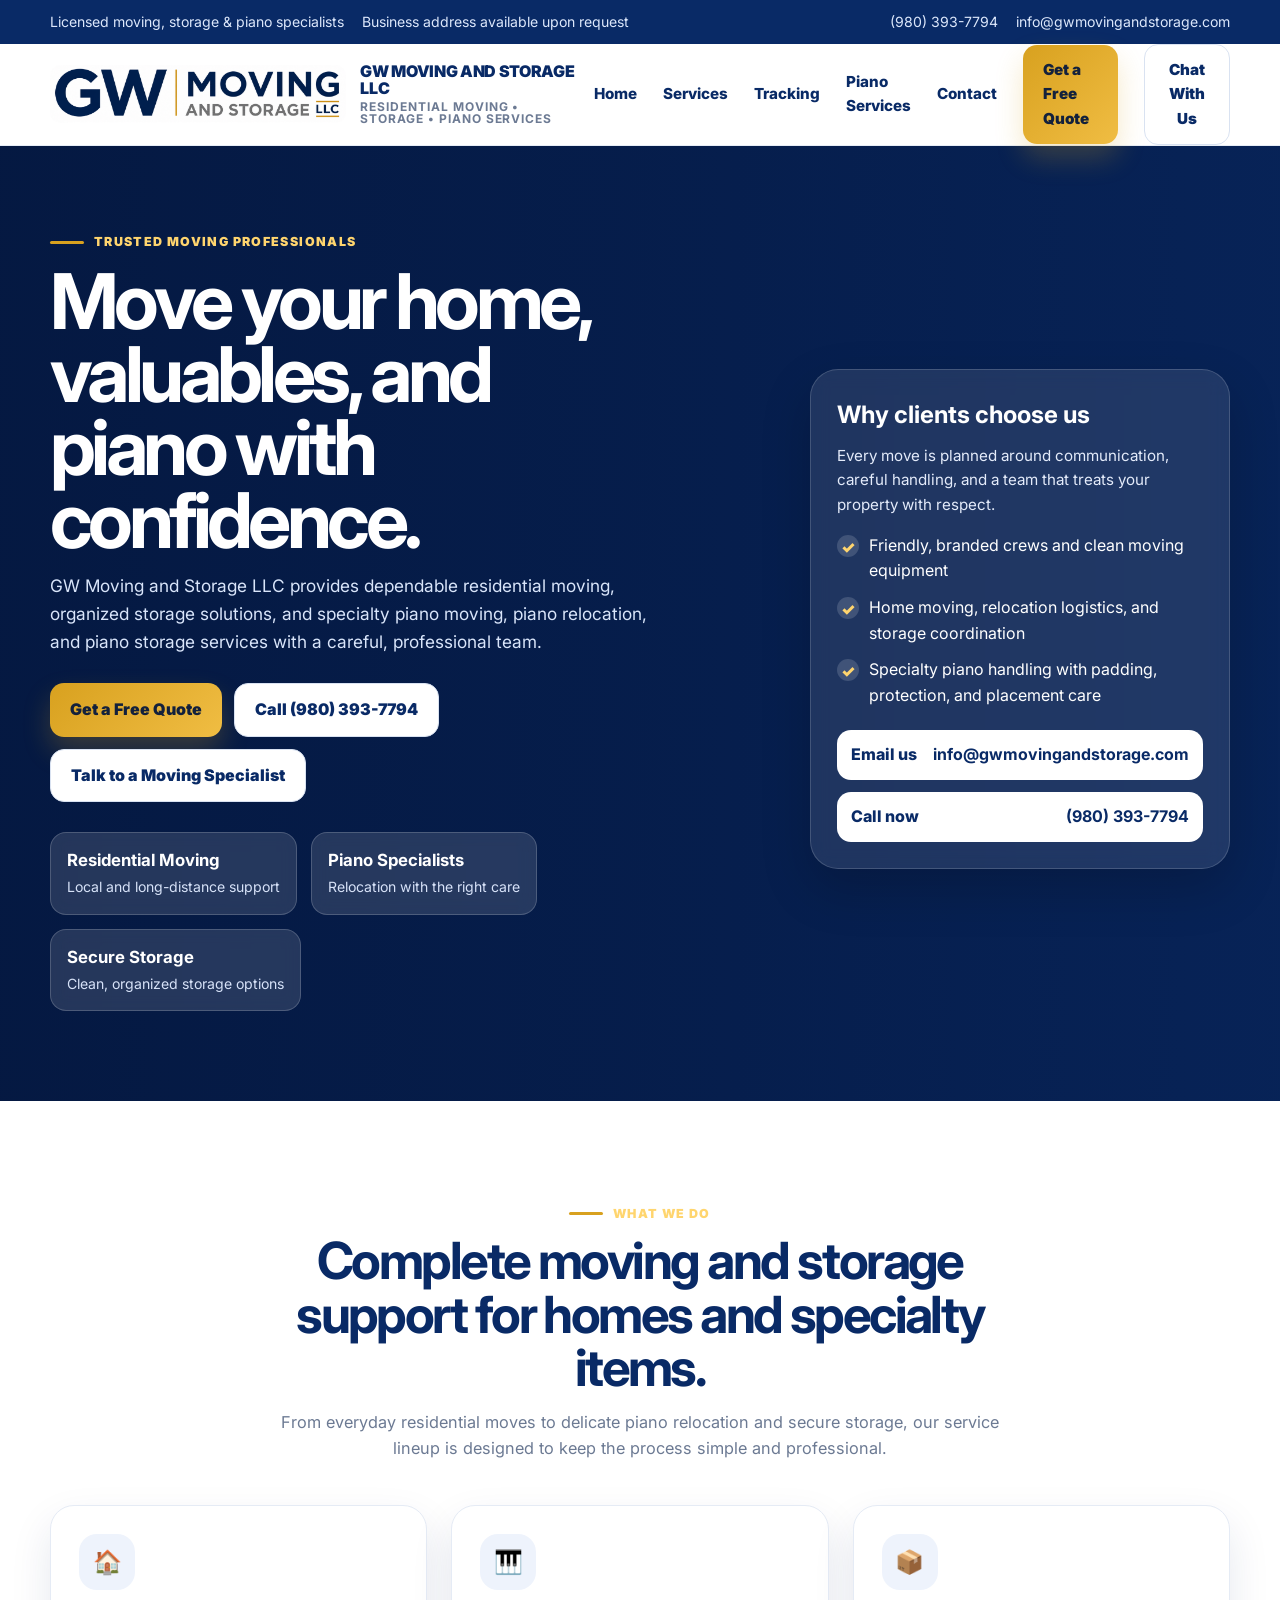
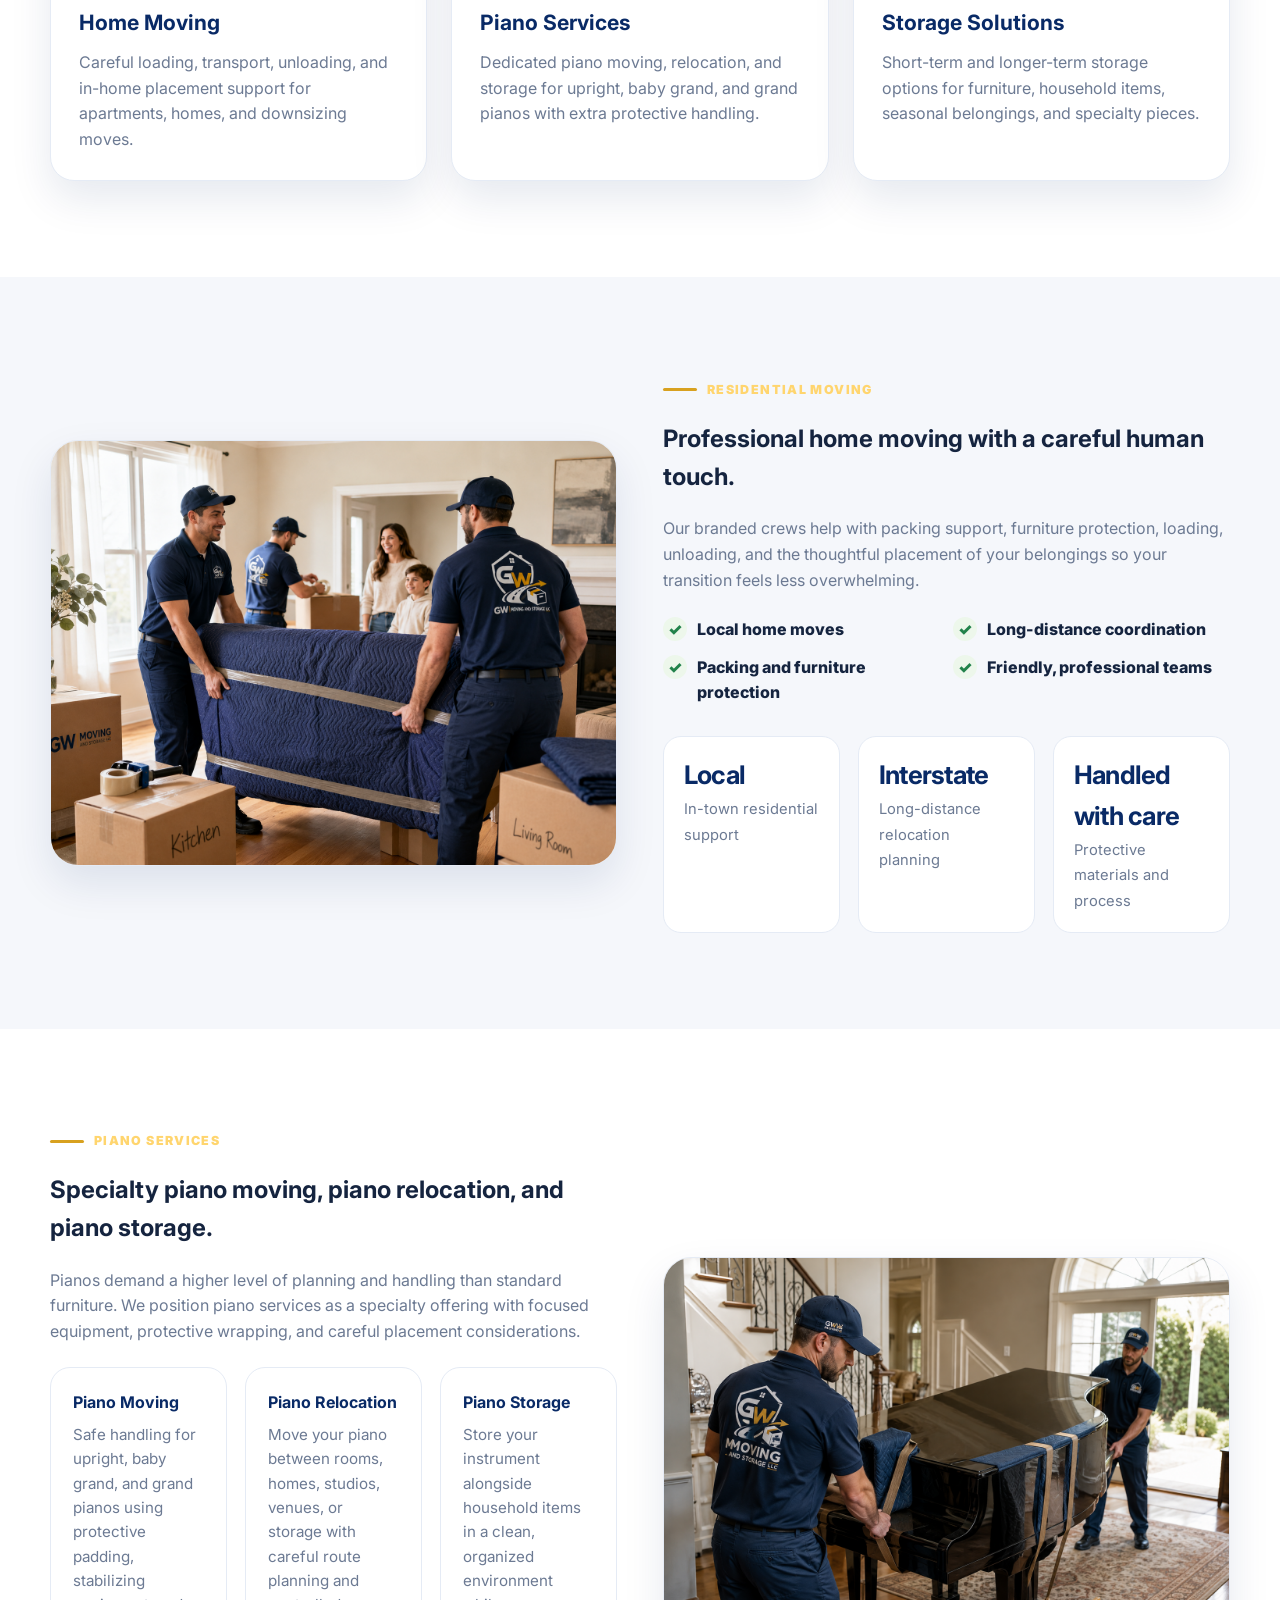
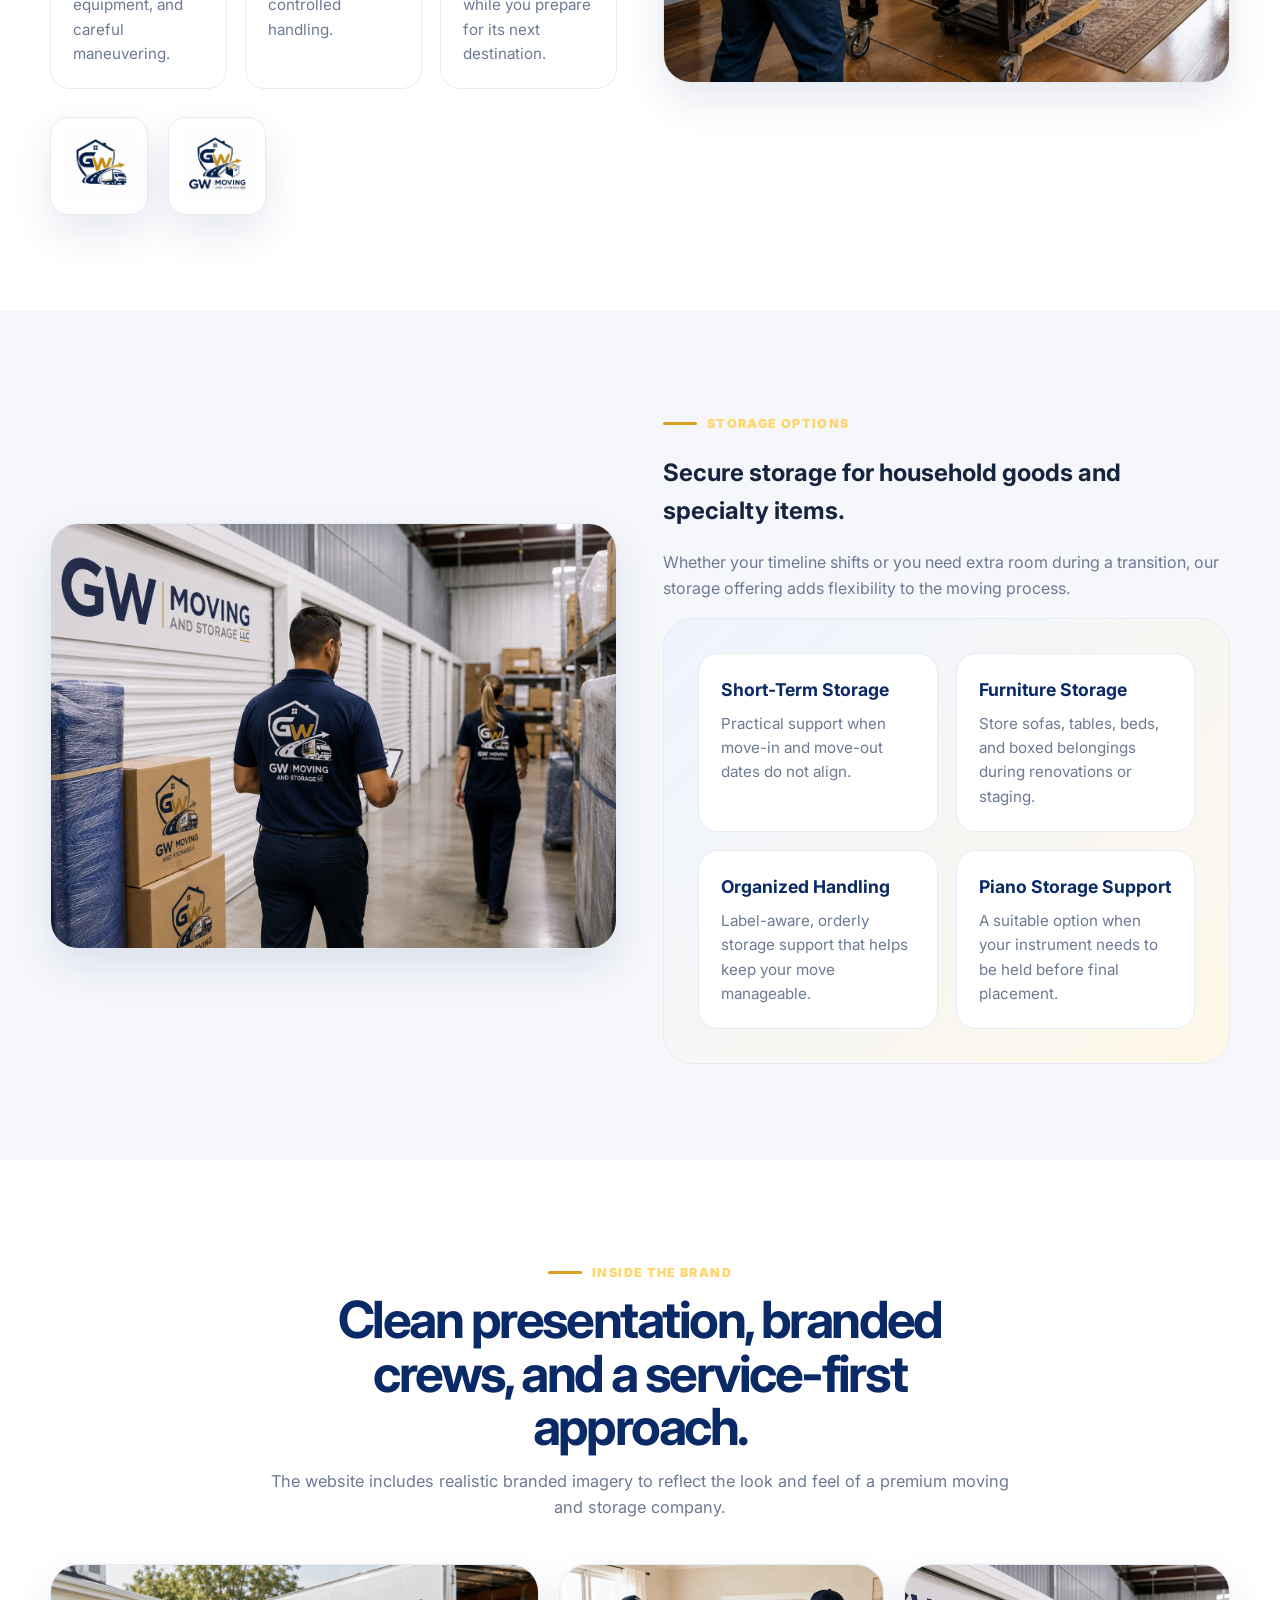
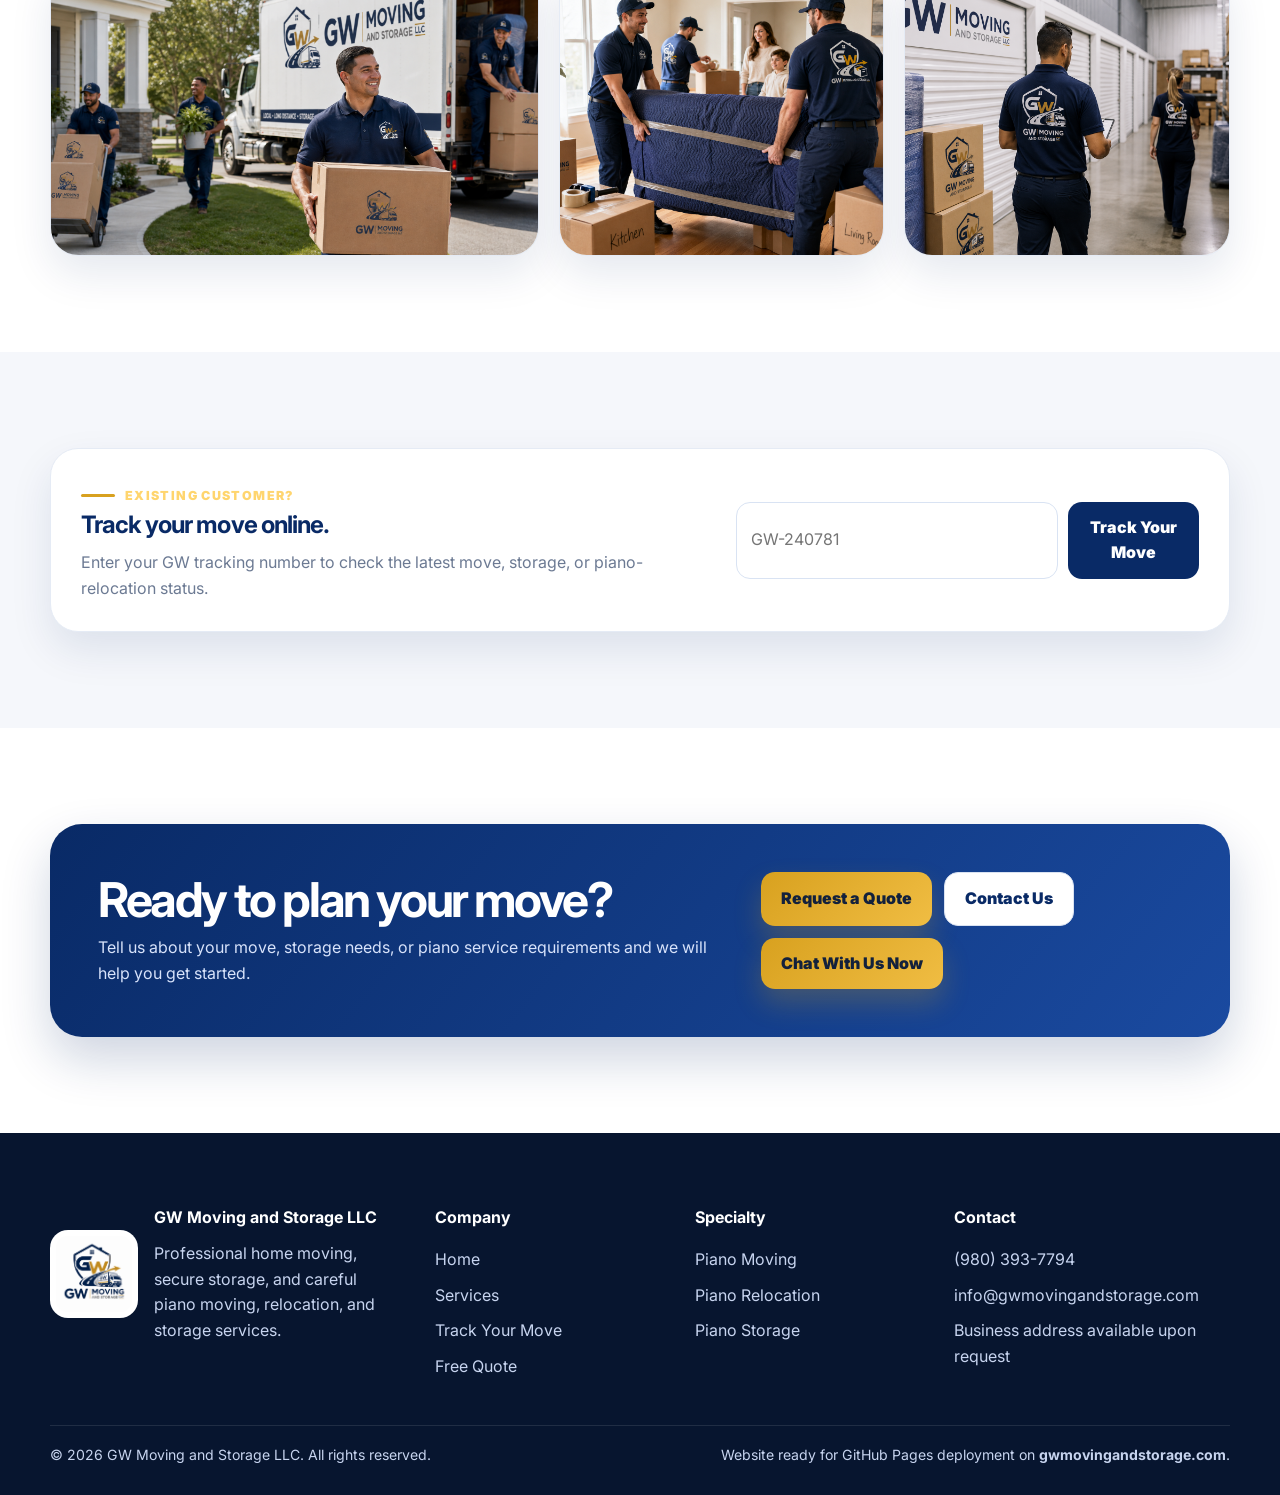
==== index.html @ 8a82cfb0 "Add files via upload" ====
<!doctype html>
<html lang="en">
<head>
  <meta charset="utf-8">
  <meta name="viewport" content="width=device-width, initial-scale=1">
  <title>GW Moving and Storage LLC | Moving, Storage & Piano Services</title>
  <meta name="description" content="Professional moving, storage, piano moving, piano relocation and piano storage services for residential clients.">
  <meta name="theme-color" content="#092a66">
  <link rel="preconnect" href="https://fonts.googleapis.com">
  <link rel="preconnect" href="https://fonts.gstatic.com" crossorigin>
  <link href="https://fonts.googleapis.com/css2?family=Inter:wght@400;500;600;700;800;900&display=swap" rel="stylesheet">
  <link rel="stylesheet" href="assets/css/styles.css">
</head>
<body>

<div class="topbar">
  <div class="container">
    <div class="topbar-group">
      <span>Licensed moving, storage & piano specialists</span>
      <span>Business address available upon request</span>
    </div>
    <div class="topbar-group">
      <a href="tel:+19803937794">(980) 393-7794</a>
      <a href="mailto:info@gwmovingandstorage.com">info@gwmovingandstorage.com</a>
    </div>
  </div>
</div>
<header class="nav-wrap">
  <div class="container nav">
    <a class="brand" href="index.html">
      <img src="assets/images/logo-wordmark.png" alt="GW Moving and Storage LLC logo">
      <div class="brand-text">GW MOVING AND STORAGE LLC<small>Residential moving • storage • piano services</small></div>
    </a>
    <button class="menu-btn" aria-label="Open navigation" aria-expanded="false">
      <svg width="28" height="28" viewBox="0 0 24 24" fill="none" stroke="currentColor" stroke-width="2"><path d="M3 6h18M3 12h18M3 18h18"/></svg>
    </button>
    <nav class="nav-links">
      <a href="index.html">Home</a>
      <a href="services.html">Services</a>
      <a href="track.html">Tracking</a>
      <a href="index.html#piano-services">Piano Services</a>
      <a href="contact.html">Contact</a>
      <a class="btn btn-primary" href="quote.html">Get a Free Quote</a>
      <button class="btn btn-outline" type="button" data-tawk-open>Chat With Us</button>
    </nav>
  </div>
</header>

<main>
  <section class="hero">
    <div class="hero-media"></div>
    <div class="container hero-inner">
      <div>
        <div class="eyebrow">Trusted moving professionals</div>
        <h1>Move your home, valuables, and piano with confidence.</h1>
        <p>GW Moving and Storage LLC provides dependable residential moving, organized storage solutions, and specialty piano moving, piano relocation, and piano storage services with a careful, professional team.</p>
        <div class="hero-actions">
          <a class="btn btn-primary" href="quote.html">Get a Free Quote</a>
          <a class="btn btn-outline" href="tel:+19803937794">Call (980) 393-7794</a>
          <button class="btn btn-outline" type="button" data-tawk-open>Talk to a Moving Specialist</button>
        </div>
        <div class="hero-badges">
          <div class="hero-badge"><strong>Residential Moving</strong><span>Local and long-distance support</span></div>
          <div class="hero-badge"><strong>Piano Specialists</strong><span>Relocation with the right care</span></div>
          <div class="hero-badge"><strong>Secure Storage</strong><span>Clean, organized storage options</span></div>
        </div>
      </div>
      <aside class="hero-card">
        <h3>Why clients choose us</h3>
        <p>Every move is planned around communication, careful handling, and a team that treats your property with respect.</p>
        <ul>
          <li>Friendly, branded crews and clean moving equipment</li>
          <li>Home moving, relocation logistics, and storage coordination</li>
          <li>Specialty piano handling with padding, protection, and placement care</li>
        </ul>
        <div class="quick-contact">
          <a href="mailto:info@gwmovingandstorage.com"><span>Email us</span><strong>info@gwmovingandstorage.com</strong></a>
          <a href="tel:+19803937794"><span>Call now</span><strong>(980) 393-7794</strong></a>
        </div>
      </aside>
    </div>
  </section>

  <section class="section">
    <div class="container">
      <div class="section-head center">
        <div class="eyebrow">What we do</div>
        <h2>Complete moving and storage support for homes and specialty items.</h2>
        <p>From everyday residential moves to delicate piano relocation and secure storage, our service lineup is designed to keep the process simple and professional.</p>
      </div>
      <div class="grid-3">
        <article class="card">
          <div class="icon">🏠</div>
          <h3>Home Moving</h3>
          <p>Careful loading, transport, unloading, and in-home placement support for apartments, homes, and downsizing moves.</p>
        </article>
        <article class="card">
          <div class="icon">🎹</div>
          <h3>Piano Services</h3>
          <p>Dedicated piano moving, relocation, and storage for upright, baby grand, and grand pianos with extra protective handling.</p>
        </article>
        <article class="card">
          <div class="icon">📦</div>
          <h3>Storage Solutions</h3>
          <p>Short-term and longer-term storage options for furniture, household items, seasonal belongings, and specialty pieces.</p>
        </article>
      </div>
    </div>
  </section>

  <section class="section section-soft">
    <div class="container about-grid">
      <div class="photo-frame"><img src="assets/images/home-moving.png" alt="GW Moving and Storage movers helping a family with a home move"></div>
      <div>
        <div class="eyebrow">Residential moving</div>
        <h2>Professional home moving with a careful human touch.</h2>
        <p class="muted">Our branded crews help with packing support, furniture protection, loading, unloading, and the thoughtful placement of your belongings so your transition feels less overwhelming.</p>
        <div class="checks">
          <div class="check">Local home moves</div>
          <div class="check">Long-distance coordination</div>
          <div class="check">Packing and furniture protection</div>
          <div class="check">Friendly, professional teams</div>
        </div>
        <div class="stats">
          <div class="stat"><strong>Local</strong><span>In-town residential support</span></div>
          <div class="stat"><strong>Interstate</strong><span>Long-distance relocation planning</span></div>
          <div class="stat"><strong>Handled with care</strong><span>Protective materials and process</span></div>
        </div>
      </div>
    </div>
  </section>

  <section class="section" id="piano-services">
    <div class="container piano-grid">
      <div>
        <div class="eyebrow">Piano services</div>
        <h2>Specialty piano moving, piano relocation, and piano storage.</h2>
        <p class="muted">Pianos demand a higher level of planning and handling than standard furniture. We position piano services as a specialty offering with focused equipment, protective wrapping, and careful placement considerations.</p>
        <div class="piano-services">
          <div class="piano-box">
            <h4>Piano Moving</h4>
            <p>Safe handling for upright, baby grand, and grand pianos using protective padding, stabilizing equipment, and careful maneuvering.</p>
          </div>
          <div class="piano-box">
            <h4>Piano Relocation</h4>
            <p>Move your piano between rooms, homes, studios, venues, or storage with careful route planning and controlled handling.</p>
          </div>
          <div class="piano-box">
            <h4>Piano Storage</h4>
            <p>Store your instrument alongside household items in a clean, organized environment while you prepare for its next destination.</p>
          </div>
        </div>
        <div class="logo-wall">
          <div class="logo-chip"><img src="assets/images/logo-shield.png" alt="GW shield logo"></div>
          <div class="logo-chip"><img src="assets/images/logo-box.png" alt="GW alternate logo"></div>
        </div>
      </div>
      <div class="photo-frame"><img src="assets/images/piano-moving.png" alt="GW Moving and Storage team carefully moving a grand piano"></div>
    </div>
  </section>

  <section class="section section-soft">
    <div class="container storage-grid">
      <div class="photo-frame"><img src="assets/images/storage-facility.png" alt="GW Moving and Storage secure storage facility"></div>
      <div>
        <div class="eyebrow">Storage options</div>
        <h2>Secure storage for household goods and specialty items.</h2>
        <p class="muted">Whether your timeline shifts or you need extra room during a transition, our storage offering adds flexibility to the moving process.</p>
        <div class="split-band">
          <div class="service-list">
            <div class="service-item"><h4>Short-Term Storage</h4><p>Practical support when move-in and move-out dates do not align.</p></div>
            <div class="service-item"><h4>Furniture Storage</h4><p>Store sofas, tables, beds, and boxed belongings during renovations or staging.</p></div>
            <div class="service-item"><h4>Organized Handling</h4><p>Label-aware, orderly storage support that helps keep your move manageable.</p></div>
            <div class="service-item"><h4>Piano Storage Support</h4><p>A suitable option when your instrument needs to be held before final placement.</p></div>
          </div>
        </div>
      </div>
    </div>
  </section>

  <section class="section">
    <div class="container">
      <div class="section-head center">
        <div class="eyebrow">Inside the brand</div>
        <h2>Clean presentation, branded crews, and a service-first approach.</h2>
        <p>The website includes realistic branded imagery to reflect the look and feel of a premium moving and storage company.</p>
      </div>
      <div class="gallery-strip">
        <div class="photo-frame tall"><img src="assets/images/hero-moving-team.png" alt="GW movers unloading a branded truck at a home"></div>
        <div class="photo-frame"><img src="assets/images/home-moving.png" alt="GW movers carrying wrapped furniture during a home move"></div>
        <div class="photo-frame"><img src="assets/images/storage-facility.png" alt="GW storage facility with branded staff"></div>
      </div>
    </div>
  </section>


  <section class="section section-soft" id="tracking">
    <div class="container">
      <div class="home-track">
        <div>
          <div class="eyebrow">Existing customer?</div>
          <h2>Track your move online.</h2>
          <p>Enter your GW tracking number to check the latest move, storage, or piano-relocation status.</p>
        </div>
        <form class="home-track-form" data-track-form>
          <input aria-label="Tracking number" placeholder="GW-240781" required>
          <button class="btn btn-dark" type="submit">Track Your Move</button>
        </form>
      </div>
    </div>
  </section>

  <section class="section">
    <div class="container">
      <div class="cta">
        <div>
          <h2>Ready to plan your move?</h2>
          <p>Tell us about your move, storage needs, or piano service requirements and we will help you get started.</p>
        </div>
        <div style="display:flex;gap:12px;flex-wrap:wrap">
          <a class="btn btn-primary" href="quote.html">Request a Quote</a>
          <a class="btn btn-outline" href="contact.html" style="background:#fff;color:#092a66">Contact Us</a>
          <button class="btn btn-primary" type="button" data-tawk-open>Chat With Us Now</button>
        </div>
      </div>
    </div>
  </section>
</main>

<footer class="footer">
  <div class="container">
    <div class="footer-grid">
      <div>
        <div class="footer-brand">
          <img src="assets/images/logo-combined.png" alt="GW Moving and Storage LLC brand logo">
          <div>
            <h4 style="margin:0 0 10px">GW Moving and Storage LLC</h4>
            <p>Professional home moving, secure storage, and careful piano moving, relocation, and storage services.</p>
          </div>
        </div>
      </div>
      <div>
        <h4>Company</h4>
        <a href="index.html">Home</a>
        <a href="services.html">Services</a>
        <a href="track.html">Track Your Move</a>
        <a href="quote.html">Free Quote</a>
      </div>
      <div>
        <h4>Specialty</h4>
        <a href="index.html#piano-services">Piano Moving</a>
        <a href="index.html#piano-services">Piano Relocation</a>
        <a href="index.html#piano-services">Piano Storage</a>
      </div>
      <div>
        <h4>Contact</h4>
        <a href="tel:+19803937794">(980) 393-7794</a>
        <a href="mailto:info@gwmovingandstorage.com">info@gwmovingandstorage.com</a>
        <span>Business address available upon request</span>
      </div>
    </div>
    <div class="footer-bottom">
      <span>© 2026 GW Moving and Storage LLC. All rights reserved.</span>
      <span>Website ready for GitHub Pages deployment on <strong>gwmovingandstorage.com</strong>.</span>
    </div>
  </div>
</footer>
<script src="assets/js/main.js"></script>
<!-- TAWK.TO WIDGET CODE
     Paste the widget code from tawk.to Administration > Chat Widget here,
     immediately before the closing body tag. -->

<!--Start of Tawk.to Script-->
<script type="text/javascript">
var Tawk_API=Tawk_API||{}, Tawk_LoadStart=new Date();
(function(){
var s1=document.createElement("script"),s0=document.getElementsByTagName("script")[0];
s1.async=true;
s1.src='https://embed.tawk.to/6a74adfc1bc8a71d4b67d6d0/1jvbsf9m1';
s1.charset='UTF-8';
s1.setAttribute('crossorigin','*');
s0.parentNode.insertBefore(s1,s0);
})();
</script>
<!--End of Tawk.to Script-->

</body>
</html>
---- assets/css/styles.css ----
:root{
  --navy:#092a66;
  --navy-2:#123f8a;
  --gold:#d8a11f;
  --gold-2:#f0bd43;
  --ink:#15243f;
  --muted:#6c7a93;
  --line:#e5ebf5;
  --soft:#f5f7fb;
  --white:#fff;
  --shadow:0 18px 42px rgba(9,42,102,.10);
  --radius:22px;
}
*{box-sizing:border-box}
html{scroll-behavior:smooth}
body{margin:0;font-family:Inter,system-ui,-apple-system,BlinkMacSystemFont,"Segoe UI",sans-serif;color:var(--ink);line-height:1.6;background:#fff}
a{text-decoration:none;color:inherit}
img{max-width:100%;display:block}
button,input,textarea,select{font:inherit}
.container{width:min(1180px,calc(100% - 34px));margin:auto}
.topbar{background:var(--navy);color:#dce7fb;font-size:.88rem}
.topbar .container{display:flex;justify-content:space-between;align-items:center;gap:18px;min-height:44px;flex-wrap:wrap;padding:8px 0}
.topbar-group{display:flex;gap:18px;flex-wrap:wrap}
.topbar a:hover{color:#fff}
.nav-wrap{position:sticky;top:0;z-index:100;background:rgba(255,255,255,.96);backdrop-filter:blur(12px);border-bottom:1px solid rgba(229,235,245,.9)}
.nav{display:flex;align-items:center;justify-content:space-between;gap:18px;min-height:84px}
.brand{display:flex;align-items:center;gap:14px;min-width:0}
.brand img{height:58px;width:auto;border-radius:10px}
.brand-text{font-weight:900;line-height:1.05;letter-spacing:-.02em;color:var(--navy)}
.brand-text small{display:block;font-size:.75rem;color:var(--muted);font-weight:700;letter-spacing:.08em;text-transform:uppercase;margin-top:4px}
.nav-links{display:flex;align-items:center;gap:26px;font-weight:800;color:var(--navy);font-size:.95rem}
.nav-links a:not(.btn){position:relative}
.nav-links a:not(.btn):after{content:"";position:absolute;left:0;bottom:-8px;width:0;height:2px;background:var(--gold);transition:.2s}
.nav-links a:not(.btn):hover:after,.nav-links a.active:after{width:100%}
.btn{border:0;border-radius:14px;padding:13px 20px;display:inline-flex;align-items:center;justify-content:center;gap:8px;cursor:pointer;font-weight:900;transition:.2s}
.btn:hover{transform:translateY(-1px)}
.btn-primary{background:linear-gradient(135deg,var(--gold),var(--gold-2));color:#13213c;box-shadow:0 14px 28px rgba(216,161,31,.24)}
.btn-dark{background:var(--navy);color:#fff}
.btn-outline{background:#fff;border:1px solid #d9e2f1;color:var(--navy)}
.menu-btn{display:none;background:none;border:0;padding:8px;color:var(--navy)}
.hero{position:relative;isolation:isolate;color:#fff;background:var(--navy)}
.hero-media{position:absolute;inset:0;z-index:-2;background:url('assets/images/hero-moving-team.png') center/cover no-repeat}
.hero:before{content:"";position:absolute;inset:0;z-index:-1;background:linear-gradient(90deg,rgba(4,22,60,.86) 0%,rgba(4,22,60,.67) 44%,rgba(4,22,60,.36) 100%)}
.hero-inner{display:grid;grid-template-columns:1.05fr .95fr;align-items:center;gap:30px;min-height:680px;padding:80px 0 90px}
.eyebrow{display:inline-flex;align-items:center;gap:10px;color:#ffd56e;text-transform:uppercase;letter-spacing:.11em;font-size:.78rem;font-weight:900}
.eyebrow:before{content:"";width:34px;height:3px;background:var(--gold);border-radius:999px}
.hero h1{font-size:clamp(3rem,6vw,5.5rem);line-height:.95;letter-spacing:-.06em;margin:14px 0;color:#fff;max-width:720px}
.hero p{font-size:1.08rem;color:#d9e5fa;max-width:640px;margin:0 0 28px}
.hero-actions{display:flex;gap:12px;flex-wrap:wrap;margin-bottom:30px}
.hero-badges{display:flex;gap:14px;flex-wrap:wrap}
.hero-badge{background:rgba(255,255,255,.13);border:1px solid rgba(255,255,255,.18);border-radius:16px;padding:14px 16px;backdrop-filter:blur(8px);min-width:150px}
.hero-badge strong{display:block;color:#fff;font-size:1.05rem}
.hero-badge span{font-size:.88rem;color:#d7e2f8}
.hero-card{justify-self:end;background:rgba(255,255,255,.10);border:1px solid rgba(255,255,255,.16);border-radius:28px;padding:26px;width:min(420px,100%);backdrop-filter:blur(10px);box-shadow:0 20px 50px rgba(0,0,0,.18)}
.hero-card h3{margin:0 0 10px;font-size:1.5rem}
.hero-card p{font-size:.95rem;color:#e4ebfa;margin:0 0 16px}
.hero-card ul{list-style:none;padding:0;margin:0 0 22px;display:grid;gap:11px}
.hero-card li{display:flex;gap:10px;align-items:flex-start}
.hero-card li:before{content:"✓";width:22px;height:22px;border-radius:50%;display:grid;place-items:center;background:rgba(255,255,255,.15);color:#ffd56e;font-weight:900;flex:0 0 auto;margin-top:2px}
.quick-contact{display:grid;gap:12px}
.quick-contact a{display:flex;align-items:center;justify-content:space-between;gap:10px;background:#fff;color:var(--navy);border-radius:14px;padding:12px 14px;font-weight:800}
.section{padding:96px 0}
.section-soft{background:var(--soft)}
.section-head{max-width:740px;margin-bottom:44px}
.section-head.center{text-align:center;margin-left:auto;margin-right:auto}
.section-head h2{font-size:clamp(2rem,4vw,3.4rem);letter-spacing:-.05em;line-height:1.05;margin:10px 0 14px;color:var(--navy)}
.section-head p{margin:0;color:var(--muted);font-size:1.02rem}
.grid-3{display:grid;grid-template-columns:repeat(3,1fr);gap:24px}
.card{background:#fff;border:1px solid var(--line);border-radius:24px;padding:28px;box-shadow:var(--shadow)}
.icon{width:56px;height:56px;border-radius:18px;background:#eef3fc;color:var(--navy);display:grid;place-items:center;font-size:1.45rem;margin-bottom:16px}
.card h3{margin:0 0 10px;font-size:1.32rem;color:var(--navy)}
.card p{margin:0;color:var(--muted)}
.service-card{padding:0;overflow:hidden}
.service-card img{height:230px;width:100%;object-fit:cover}
.service-card .content{padding:24px 26px 26px}
.about-grid,.feature-grid,.piano-grid,.storage-grid,.contact-grid,.quote-grid{display:grid;grid-template-columns:1fr 1fr;gap:46px;align-items:center}
.photo-frame{background:#fff;border-radius:28px;overflow:hidden;box-shadow:var(--shadow);border:1px solid var(--line)}
.photo-frame img{width:100%;height:100%;object-fit:cover}
.stats{display:grid;grid-template-columns:repeat(3,1fr);gap:18px;margin:26px 0 0}
.stat{background:#fff;border:1px solid var(--line);border-radius:18px;padding:18px 20px}
.stat strong{display:block;color:var(--navy);font-size:1.6rem;letter-spacing:-.03em}
.stat span{color:var(--muted);font-size:.92rem}
.checks{display:grid;grid-template-columns:1fr 1fr;gap:12px;margin:24px 0 30px}
.check{display:flex;gap:10px;color:var(--ink);font-weight:800}
.check:before{content:"✓";width:24px;height:24px;border-radius:50%;display:grid;place-items:center;background:#edf7eb;color:#22824b;font-weight:900;flex:0 0 auto}
.split-band{background:linear-gradient(135deg,#eef4ff,#fff8e8);border:1px solid var(--line);border-radius:30px;padding:34px}
.service-list{display:grid;grid-template-columns:repeat(2,1fr);gap:18px}
.service-item{background:#fff;border:1px solid var(--line);border-radius:20px;padding:22px}
.service-item h4{margin:0 0 8px;color:var(--navy);font-size:1.1rem}
.service-item p{margin:0;color:var(--muted);font-size:.95rem}
.piano-services{display:grid;grid-template-columns:repeat(3,1fr);gap:18px;margin-top:22px}
.piano-box{background:#fff;border:1px solid var(--line);border-radius:20px;padding:22px}
.piano-box h4{margin:0 0 8px;color:var(--navy)}
.piano-box p{margin:0;color:var(--muted);font-size:.95rem}
.gallery-strip{display:grid;grid-template-columns:1.35fr .9fr .9fr;gap:20px}
.gallery-strip .photo-frame img{height:290px}
.gallery-strip .photo-frame.tall img{height:290px}
.cta{background:linear-gradient(130deg,var(--navy),#1a4aa0);color:#fff;border-radius:32px;padding:48px;display:flex;align-items:center;justify-content:space-between;gap:28px;box-shadow:0 22px 50px rgba(9,42,102,.2)}
.cta h2{margin:0;font-size:clamp(2rem,4vw,3rem);letter-spacing:-.05em;line-height:1.05}
.cta p{margin:10px 0 0;color:#d8e3fb}
.footer{background:#07152f;color:#c7d4ef;padding:72px 0 28px}
.footer-grid{display:grid;grid-template-columns:1.4fr .9fr .9fr 1.1fr;gap:34px}
.footer h4{margin:0 0 16px;color:#fff}
.footer p{margin:0;color:#c7d4ef}
.footer a{display:block;margin:10px 0;color:#c7d4ef}
.footer a:hover{color:#fff}
.footer-brand{display:flex;align-items:center;gap:16px}
.footer-brand img{width:88px;height:88px;object-fit:contain;background:#fff;border-radius:18px;padding:6px}
.footer-bottom{border-top:1px solid rgba(255,255,255,.1);margin-top:36px;padding-top:18px;display:flex;justify-content:space-between;gap:20px;flex-wrap:wrap;font-size:.88rem}
.page-hero{position:relative;padding:90px 0 82px;background:linear-gradient(135deg,#eef4ff,#fff8e8)}
.page-hero h1{font-size:clamp(2.8rem,6vw,4.8rem);line-height:.98;letter-spacing:-.06em;margin:10px 0;color:var(--navy)}
.page-hero p{max-width:720px;color:var(--muted);font-size:1.05rem}
.form-card{background:#fff;border:1px solid var(--line);border-radius:28px;padding:30px;box-shadow:var(--shadow)}
.form-grid{display:grid;grid-template-columns:1fr 1fr;gap:18px}
.field label{display:block;font-size:.9rem;font-weight:800;color:var(--navy);margin-bottom:8px}
.field input,.field textarea,.field select{width:100%;border:1px solid #d9e3f3;border-radius:14px;padding:14px 15px;outline:none;background:#fff}
.field input:focus,.field textarea:focus,.field select:focus{border-color:var(--navy-2);box-shadow:0 0 0 3px rgba(18,63,138,.08)}
.field.full{grid-column:1/-1}
.side-list{display:grid;gap:16px}
.side-card{background:#fff;border:1px solid var(--line);border-radius:22px;padding:22px;box-shadow:var(--shadow)}
.side-card h3{margin:0 0 10px;color:var(--navy)}
.side-card p{margin:0;color:var(--muted)}
.kv{display:grid;gap:14px}
.kv .row{display:flex;gap:12px;align-items:flex-start;background:#fff;border:1px solid var(--line);padding:16px;border-radius:18px;box-shadow:var(--shadow)}
.kv .bullet{width:40px;height:40px;border-radius:12px;background:#eef3fc;color:var(--navy);display:grid;place-items:center;font-weight:900;flex:0 0 auto}
.notice{background:#fff9ec;border-left:4px solid var(--gold);color:#75510c;padding:14px 16px;border-radius:10px;font-size:.94rem}
.logo-wall{display:flex;gap:20px;flex-wrap:wrap;align-items:center;margin-top:28px}
.logo-chip{background:#fff;border:1px solid var(--line);box-shadow:var(--shadow);border-radius:18px;padding:12px}
.logo-chip img{height:72px;width:auto;object-fit:contain}
.muted{color:var(--muted)}
.center{text-align:center}
@media(max-width:980px){
  .menu-btn{display:block}
  .nav-links{position:fixed;left:18px;right:18px;top:116px;background:#fff;border:1px solid var(--line);border-radius:20px;padding:18px;box-shadow:var(--shadow);display:none;flex-direction:column;align-items:stretch;gap:8px}
  .nav-links.open{display:flex}
  .nav-links a{padding:10px 12px}
  .hero-inner,.about-grid,.feature-grid,.piano-grid,.storage-grid,.contact-grid,.quote-grid{grid-template-columns:1fr}
  .hero-inner{min-height:unset;padding:72px 0 86px}
  .hero-card{justify-self:start}
  .grid-3,.service-list,.piano-services,.footer-grid,.gallery-strip{grid-template-columns:1fr}
}
@media(max-width:720px){
  .brand img{height:48px}
  .hero h1{font-size:3.1rem}
  .stats,.checks,.form-grid{grid-template-columns:1fr}
  .cta{flex-direction:column;align-items:flex-start;padding:34px}
  .section{padding:72px 0}
  .page-hero{padding:68px 0 62px}
}


/* Tracking */
.tracking-shell{display:grid;grid-template-columns:.78fr 1.22fr;gap:32px;align-items:start}
.track-search-card,.track-result-card{background:#fff;border:1px solid var(--line);border-radius:26px;padding:28px;box-shadow:var(--shadow)}
.track-search-card{position:sticky;top:116px}
.track-search-card h2,.track-result-card h2{color:var(--navy);margin:0 0 10px;letter-spacing:-.03em}
.track-input-row{display:flex;gap:10px;margin-top:18px}
.track-input-row input{width:100%;min-width:0;border:1px solid #d9e3f3;border-radius:14px;padding:14px 15px;outline:none}
.track-input-row input:focus{border-color:var(--navy-2);box-shadow:0 0 0 3px rgba(18,63,138,.08)}
.track-samples{display:flex;gap:8px;flex-wrap:wrap;margin-top:14px}
.track-sample{border:1px solid var(--line);background:var(--soft);color:var(--navy);border-radius:999px;padding:7px 11px;font-size:.82rem;font-weight:800;cursor:pointer}
.track-empty{background:#fff;border:1px dashed #cfd9ea;border-radius:24px;padding:34px;color:var(--muted)}
.track-head{display:flex;justify-content:space-between;gap:20px;flex-wrap:wrap;align-items:flex-start}
.track-status{display:inline-flex;align-items:center;gap:8px;background:#edf7eb;color:#236d43;border-radius:999px;padding:8px 12px;font-weight:900;font-size:.84rem}
.track-status:before{content:"";width:8px;height:8px;border-radius:50%;background:#2c965b}
.track-meta{display:grid;grid-template-columns:repeat(2,1fr);gap:12px;margin:24px 0}
.track-meta div{background:var(--soft);border-radius:16px;padding:14px 16px}
.track-meta small{display:block;color:var(--muted);font-size:.78rem;margin-bottom:4px}
.track-meta strong{color:var(--navy)}
.track-route{display:grid;grid-template-columns:1fr auto 1fr;gap:14px;align-items:center;padding:20px 0;border-top:1px solid var(--line);border-bottom:1px solid var(--line)}
.track-route .route-point small{display:block;color:var(--muted);font-size:.8rem}
.track-route .route-point strong{display:block;color:var(--navy);font-size:1.05rem}
.track-route .route-arrow{color:var(--gold);font-weight:900;font-size:1.4rem}
.track-history{position:relative;margin-top:26px}
.track-history:before{content:"";position:absolute;left:8px;top:12px;bottom:18px;width:2px;background:#dfe6f2}
.track-event{position:relative;display:grid;grid-template-columns:18px 1fr;gap:14px;padding-bottom:26px}
.track-event:last-child{padding-bottom:0}
.track-dot{width:18px;height:18px;border-radius:50%;background:#fff;border:4px solid #9fb2d2;z-index:2;margin-top:4px}
.track-event.current .track-dot{border-color:var(--gold);box-shadow:0 0 0 4px rgba(216,161,31,.12)}
.track-event h4{margin:0;color:var(--navy)}
.track-event p{margin:4px 0;color:var(--muted);font-size:.94rem}
.track-event small{color:#8a96aa}
.track-chat-box{margin-top:24px;background:linear-gradient(135deg,#eef4ff,#fff9ea);border:1px solid var(--line);border-radius:20px;padding:20px}
.track-chat-box h3{margin:0 0 7px;color:var(--navy)}
.track-chat-box p{margin:0 0 14px;color:var(--muted)}
.home-track{background:#fff;border:1px solid var(--line);border-radius:28px;padding:30px;box-shadow:var(--shadow);display:grid;grid-template-columns:1fr auto;gap:20px;align-items:center}
.home-track h2{margin:0 0 6px;color:var(--navy);letter-spacing:-.04em}
.home-track p{margin:0;color:var(--muted)}
.home-track-form{display:flex;gap:10px;min-width:min(100%,430px)}
.home-track-form input{width:100%;min-width:0;border:1px solid #d9e3f3;border-radius:14px;padding:13px 14px}
@media(max-width:980px){.tracking-shell{grid-template-columns:1fr}.track-search-card{position:static}.home-track{grid-template-columns:1fr}.home-track-form{min-width:0}}
@media(max-width:650px){.track-input-row,.home-track-form{flex-direction:column}.track-meta{grid-template-columns:1fr}.track-route{grid-template-columns:1fr}.track-route .route-arrow{transform:rotate(90deg);justify-self:start}}
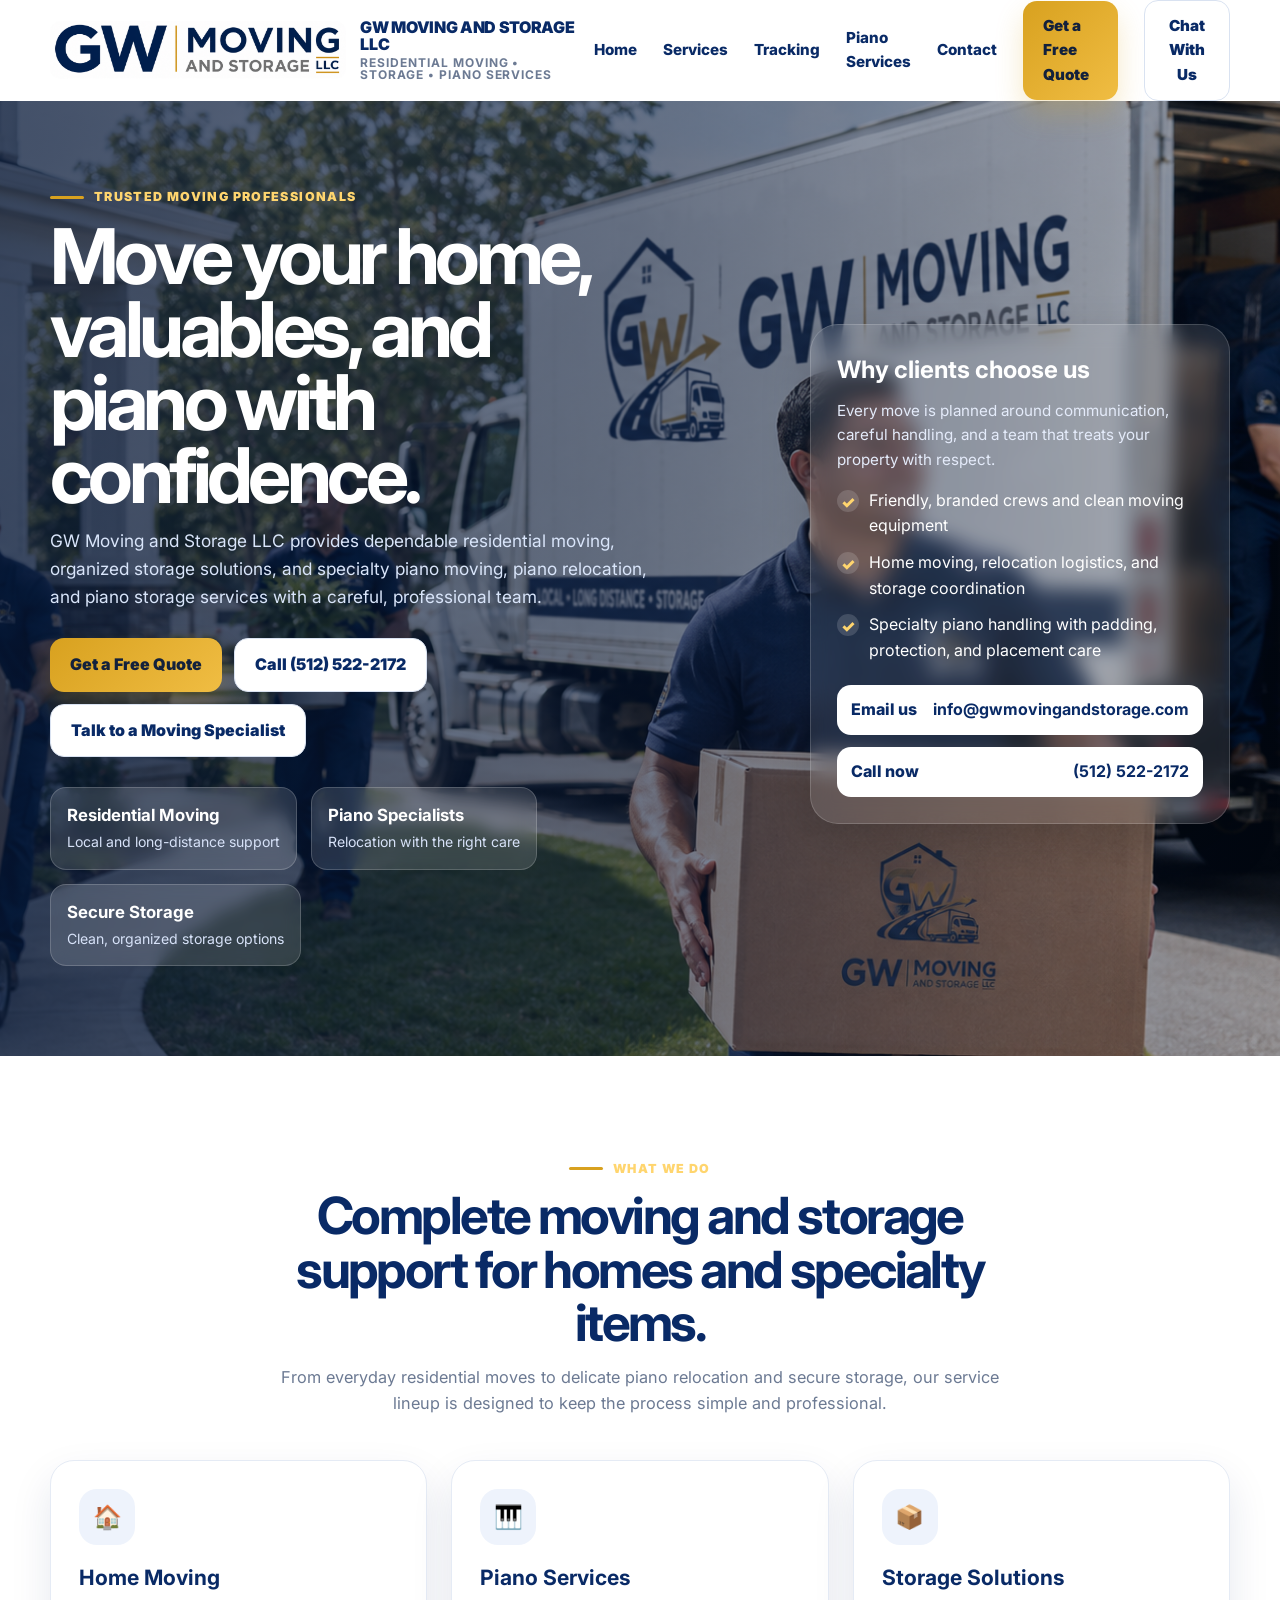
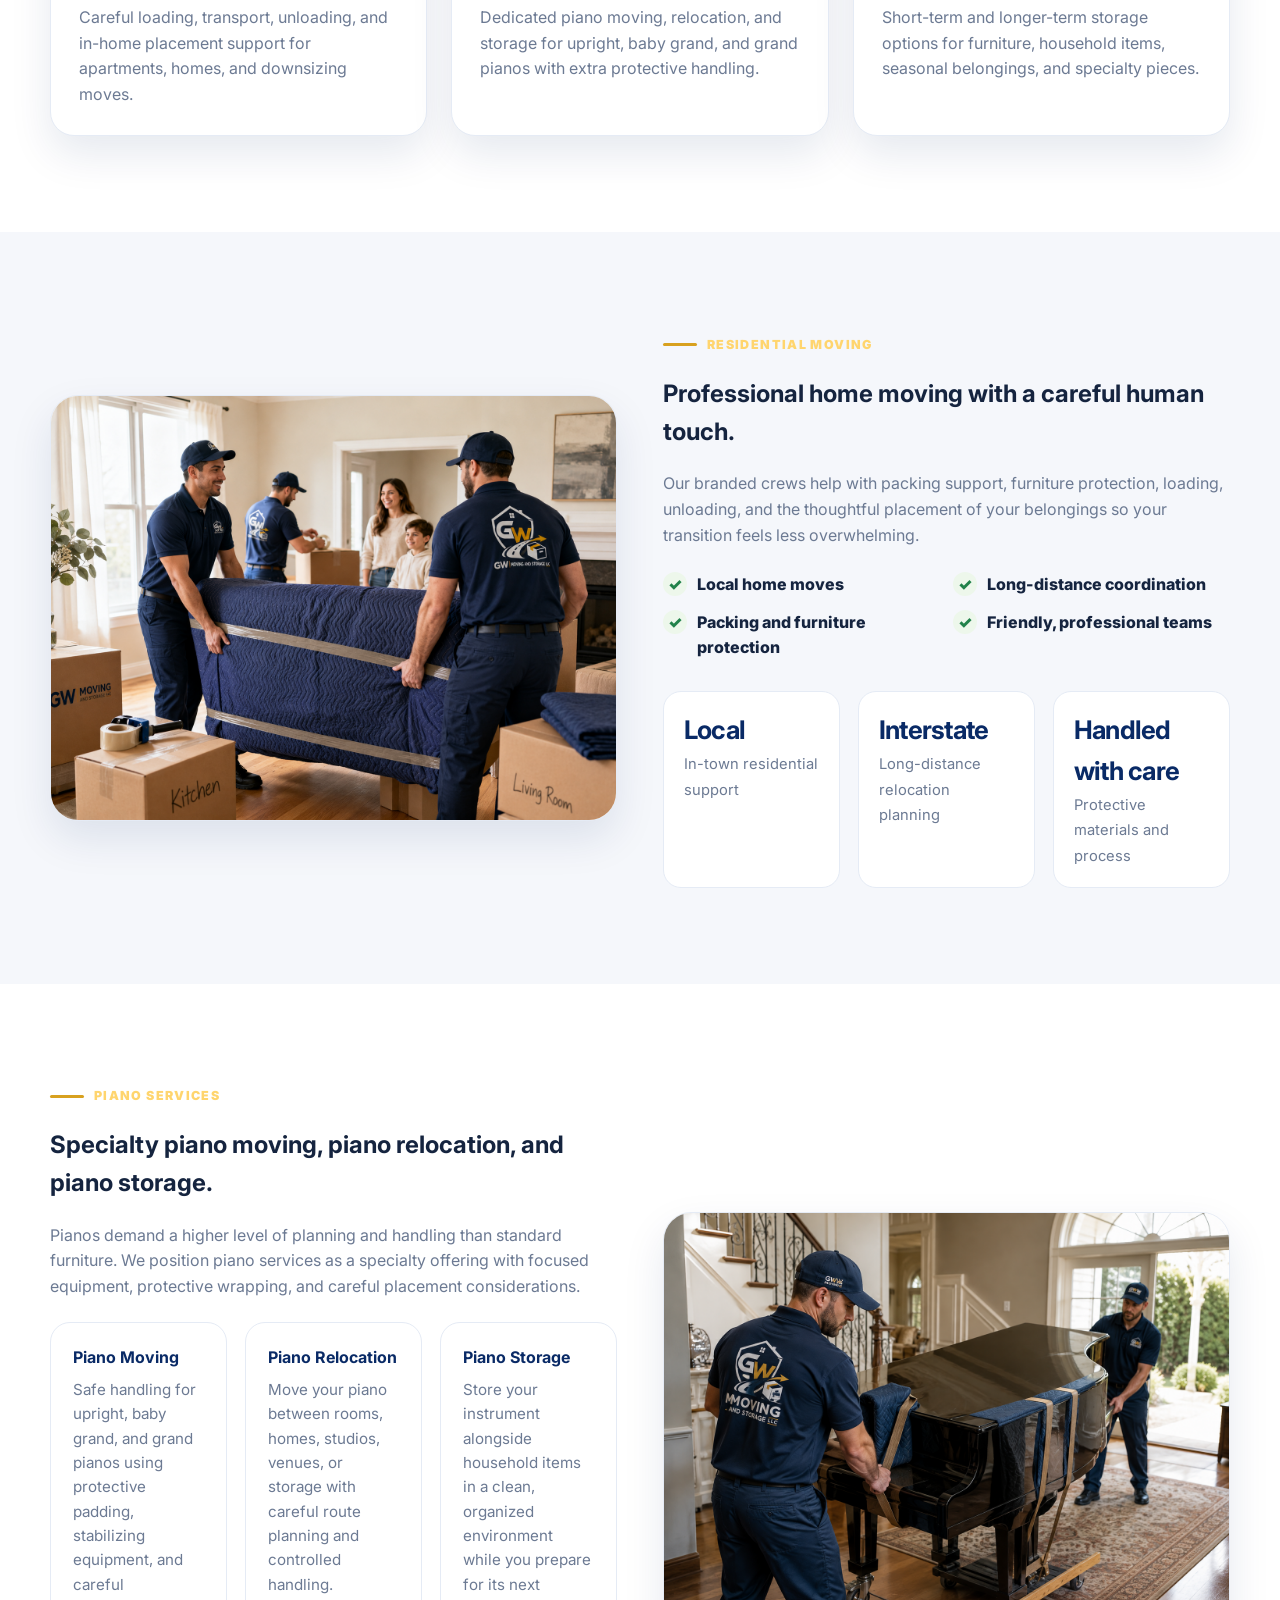
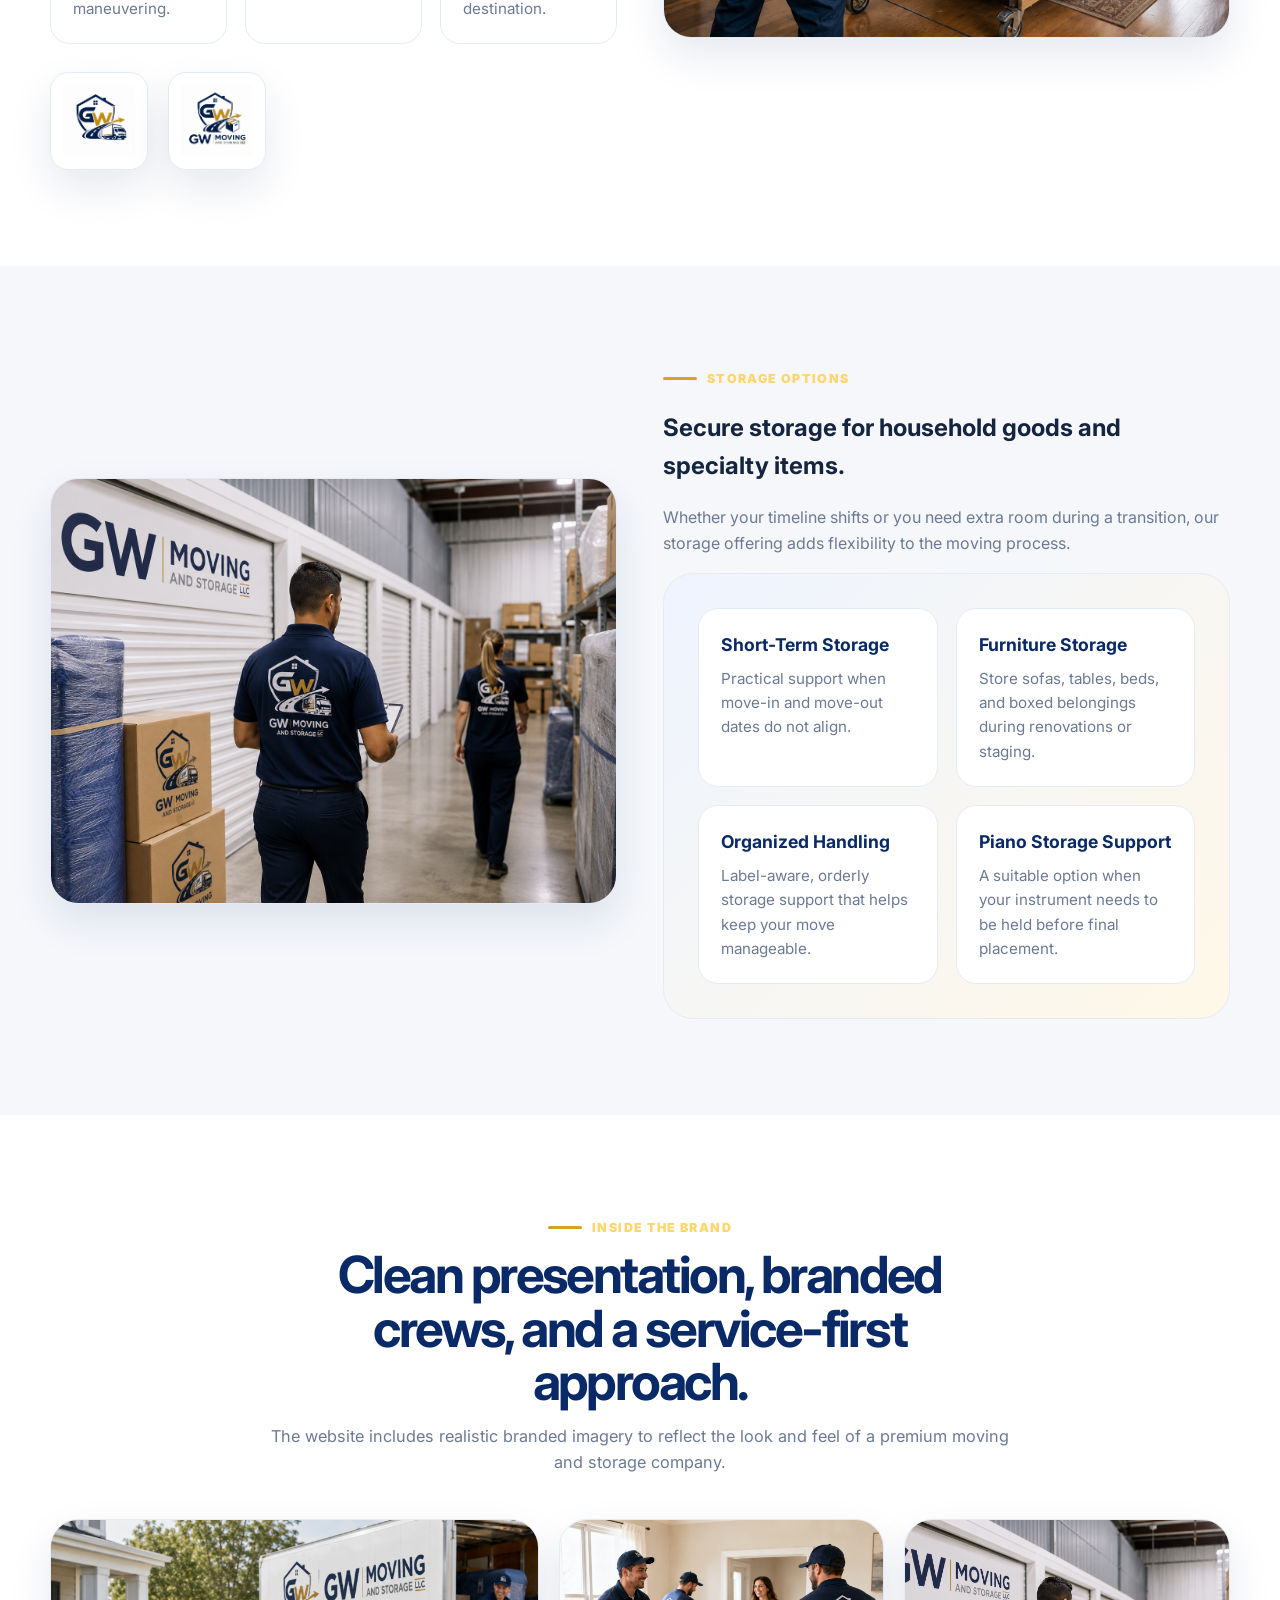
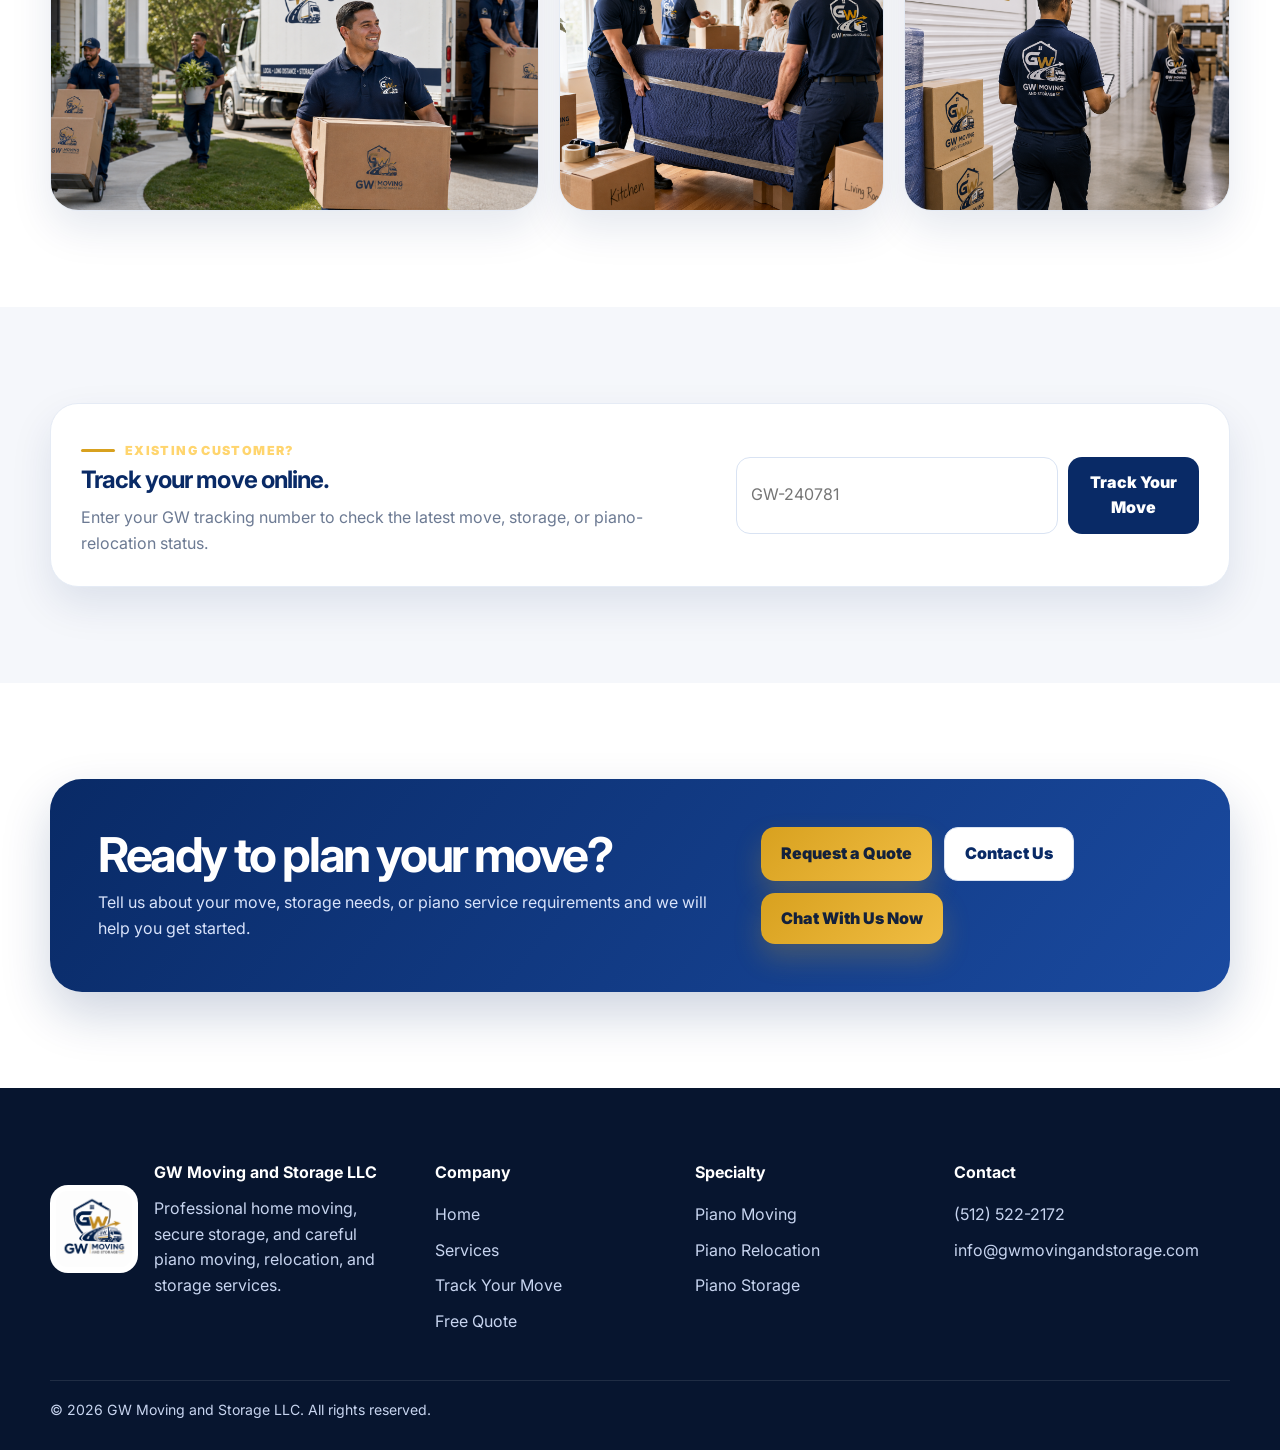
==== commit e38d9169: "Add files via upload" ====
--- a/index.html
+++ b/index.html
@@ -9,21 +9,16 @@
   <link rel="preconnect" href="https://fonts.googleapis.com">
   <link rel="preconnect" href="https://fonts.gstatic.com" crossorigin>
   <link href="https://fonts.googleapis.com/css2?family=Inter:wght@400;500;600;700;800;900&display=swap" rel="stylesheet">
+  <link rel="icon" type="image/svg+xml" href="favicon.svg">
+  <link rel="icon" href="favicon.ico" sizes="any">
+  <link rel="icon" type="image/png" sizes="32x32" href="favicon-32x32.png">
+  <link rel="icon" type="image/png" sizes="16x16" href="favicon-16x16.png">
+  <link rel="apple-touch-icon" sizes="180x180" href="apple-touch-icon.png">
   <link rel="stylesheet" href="assets/css/styles.css">
+  <link rel="manifest" href="site.webmanifest">
 </head>
 <body>
 
-<div class="topbar">
-  <div class="container">
-    <div class="topbar-group">
-      <span>Licensed moving, storage & piano specialists</span>
-      <span>Business address available upon request</span>
-    </div>
-    <div class="topbar-group">
-      <a href="tel:+19803937794">(980) 393-7794</a>
-      <a href="mailto:info@gwmovingandstorage.com">info@gwmovingandstorage.com</a>
-    </div>
-  </div>
 </div>
 <header class="nav-wrap">
   <div class="container nav">
@@ -56,7 +51,7 @@
         <p>GW Moving and Storage LLC provides dependable residential moving, organized storage solutions, and specialty piano moving, piano relocation, and piano storage services with a careful, professional team.</p>
         <div class="hero-actions">
           <a class="btn btn-primary" href="quote.html">Get a Free Quote</a>
-          <a class="btn btn-outline" href="tel:+19803937794">Call (980) 393-7794</a>
+          <a class="btn btn-outline" href="tel:+15125222172">Call (512) 522-2172</a>
           <button class="btn btn-outline" type="button" data-tawk-open>Talk to a Moving Specialist</button>
         </div>
         <div class="hero-badges">
@@ -75,7 +70,7 @@
         </ul>
         <div class="quick-contact">
           <a href="mailto:info@gwmovingandstorage.com"><span>Email us</span><strong>info@gwmovingandstorage.com</strong></a>
-          <a href="tel:+19803937794"><span>Call now</span><strong>(980) 393-7794</strong></a>
+          <a href="tel:+15125222172"><span>Call now</span><strong>(512) 522-2172</strong></a>
         </div>
       </aside>
     </div>
@@ -254,14 +249,13 @@
       </div>
       <div>
         <h4>Contact</h4>
-        <a href="tel:+19803937794">(980) 393-7794</a>
+        <a href="tel:+15125222172">(512) 522-2172</a>
         <a href="mailto:info@gwmovingandstorage.com">info@gwmovingandstorage.com</a>
-        <span>Business address available upon request</span>
+        <span></span>
       </div>
     </div>
     <div class="footer-bottom">
       <span>© 2026 GW Moving and Storage LLC. All rights reserved.</span>
-      <span>Website ready for GitHub Pages deployment on <strong>gwmovingandstorage.com</strong>.</span>
     </div>
   </div>
 </footer>
--- a/assets/css/styles.css
+++ b/assets/css/styles.css
@@ -22,7 +22,7 @@
 .topbar .container{display:flex;justify-content:space-between;align-items:center;gap:18px;min-height:44px;flex-wrap:wrap;padding:8px 0}
 .topbar-group{display:flex;gap:18px;flex-wrap:wrap}
 .topbar a:hover{color:#fff}
-.nav-wrap{position:sticky;top:0;z-index:100;background:rgba(255,255,255,.96);backdrop-filter:blur(12px);border-bottom:1px solid rgba(229,235,245,.9)}
+.nav-wrap{position:sticky;top:0;z-index:100;background:rgba(255,255,255,.96);backdrop-filter:blur(12px);border-bottom:0}
 .nav{display:flex;align-items:center;justify-content:space-between;gap:18px;min-height:84px}
 .brand{display:flex;align-items:center;gap:14px;min-width:0}
 .brand img{height:58px;width:auto;border-radius:10px}
@@ -38,9 +38,9 @@
 .btn-dark{background:var(--navy);color:#fff}
 .btn-outline{background:#fff;border:1px solid #d9e2f1;color:var(--navy)}
 .menu-btn{display:none;background:none;border:0;padding:8px;color:var(--navy)}
-.hero{position:relative;isolation:isolate;color:#fff;background:var(--navy)}
-.hero-media{position:absolute;inset:0;z-index:-2;background:url('assets/images/hero-moving-team.png') center/cover no-repeat}
-.hero:before{content:"";position:absolute;inset:0;z-index:-1;background:linear-gradient(90deg,rgba(4,22,60,.86) 0%,rgba(4,22,60,.67) 44%,rgba(4,22,60,.36) 100%)}
+.hero{position:relative;isolation:isolate;color:#fff;background:#0a214d}
+.hero-media{position:absolute;inset:0;z-index:-2;background:url('../images/hero-moving-truck.png') center center/cover no-repeat}
+.hero:before{content:"";position:absolute;inset:0;z-index:-1;background:linear-gradient(90deg,rgba(6,24,56,.74) 0%,rgba(6,24,56,.58) 48%,rgba(6,24,56,.28) 100%)}
 .hero-inner{display:grid;grid-template-columns:1.05fr .95fr;align-items:center;gap:30px;min-height:680px;padding:80px 0 90px}
 .eyebrow{display:inline-flex;align-items:center;gap:10px;color:#ffd56e;text-transform:uppercase;letter-spacing:.11em;font-size:.78rem;font-weight:900}
 .eyebrow:before{content:"";width:34px;height:3px;background:var(--gold);border-radius:999px}
@@ -190,3 +190,30 @@
 .home-track-form input{width:100%;min-width:0;border:1px solid #d9e3f3;border-radius:14px;padding:13px 14px}
 @media(max-width:980px){.tracking-shell{grid-template-columns:1fr}.track-search-card{position:static}.home-track{grid-template-columns:1fr}.home-track-form{min-width:0}}
 @media(max-width:650px){.track-input-row,.home-track-form{flex-direction:column}.track-meta{grid-template-columns:1fr}.track-route{grid-template-columns:1fr}.track-route .route-arrow{transform:rotate(90deg);justify-self:start}}
+
+
+/* Responsive quote form */
+.quote-grid{align-items:start}
+.form-card{min-width:0}
+.form-grid{min-width:0}
+.field{min-width:0}
+.field input,.field textarea,.field select{max-width:100%;min-width:0}
+.quote-form .field label span{color:#9a6810}
+.form-honeypot{position:absolute!important;left:-9999px!important;width:1px!important;height:1px!important;opacity:0!important;pointer-events:none!important}
+.date-control{width:100%;min-width:0;border:1px solid #d9e3f3;border-radius:14px;padding:14px 15px;background:#fff}
+.date-control:focus-within{border-color:var(--navy-2);box-shadow:0 0 0 3px rgba(18,63,138,.08)}
+.date-control input[type="date"]{display:block;width:100%;min-width:0;border:0!important;background:transparent;padding:0!important;outline:0;box-shadow:none!important;color:var(--ink)}
+.form-actions{display:flex;flex-direction:column;gap:12px}
+.form-helper{margin:0;color:var(--muted);font-size:.88rem;line-height:1.5}
+.quote-submit{width:100%;min-height:54px;font-size:1rem}
+.quote-submit:focus-visible{outline:3px solid rgba(18,63,138,.28);outline-offset:3px}
+.thank-you-wrap{max-width:760px;margin:0 auto;text-align:center}
+.thank-you-icon{width:74px;height:74px;margin:0 auto 18px;border-radius:50%;display:grid;place-items:center;background:#edf7eb;color:#23834b;font-size:2rem;font-weight:900}
+
+@media(max-width:720px){
+  .form-card{padding:22px 18px}
+  .form-grid{gap:16px}
+  .field.full{grid-column:auto}
+  .quote-submit{min-height:56px}
+  .form-helper{font-size:.84rem}
+}
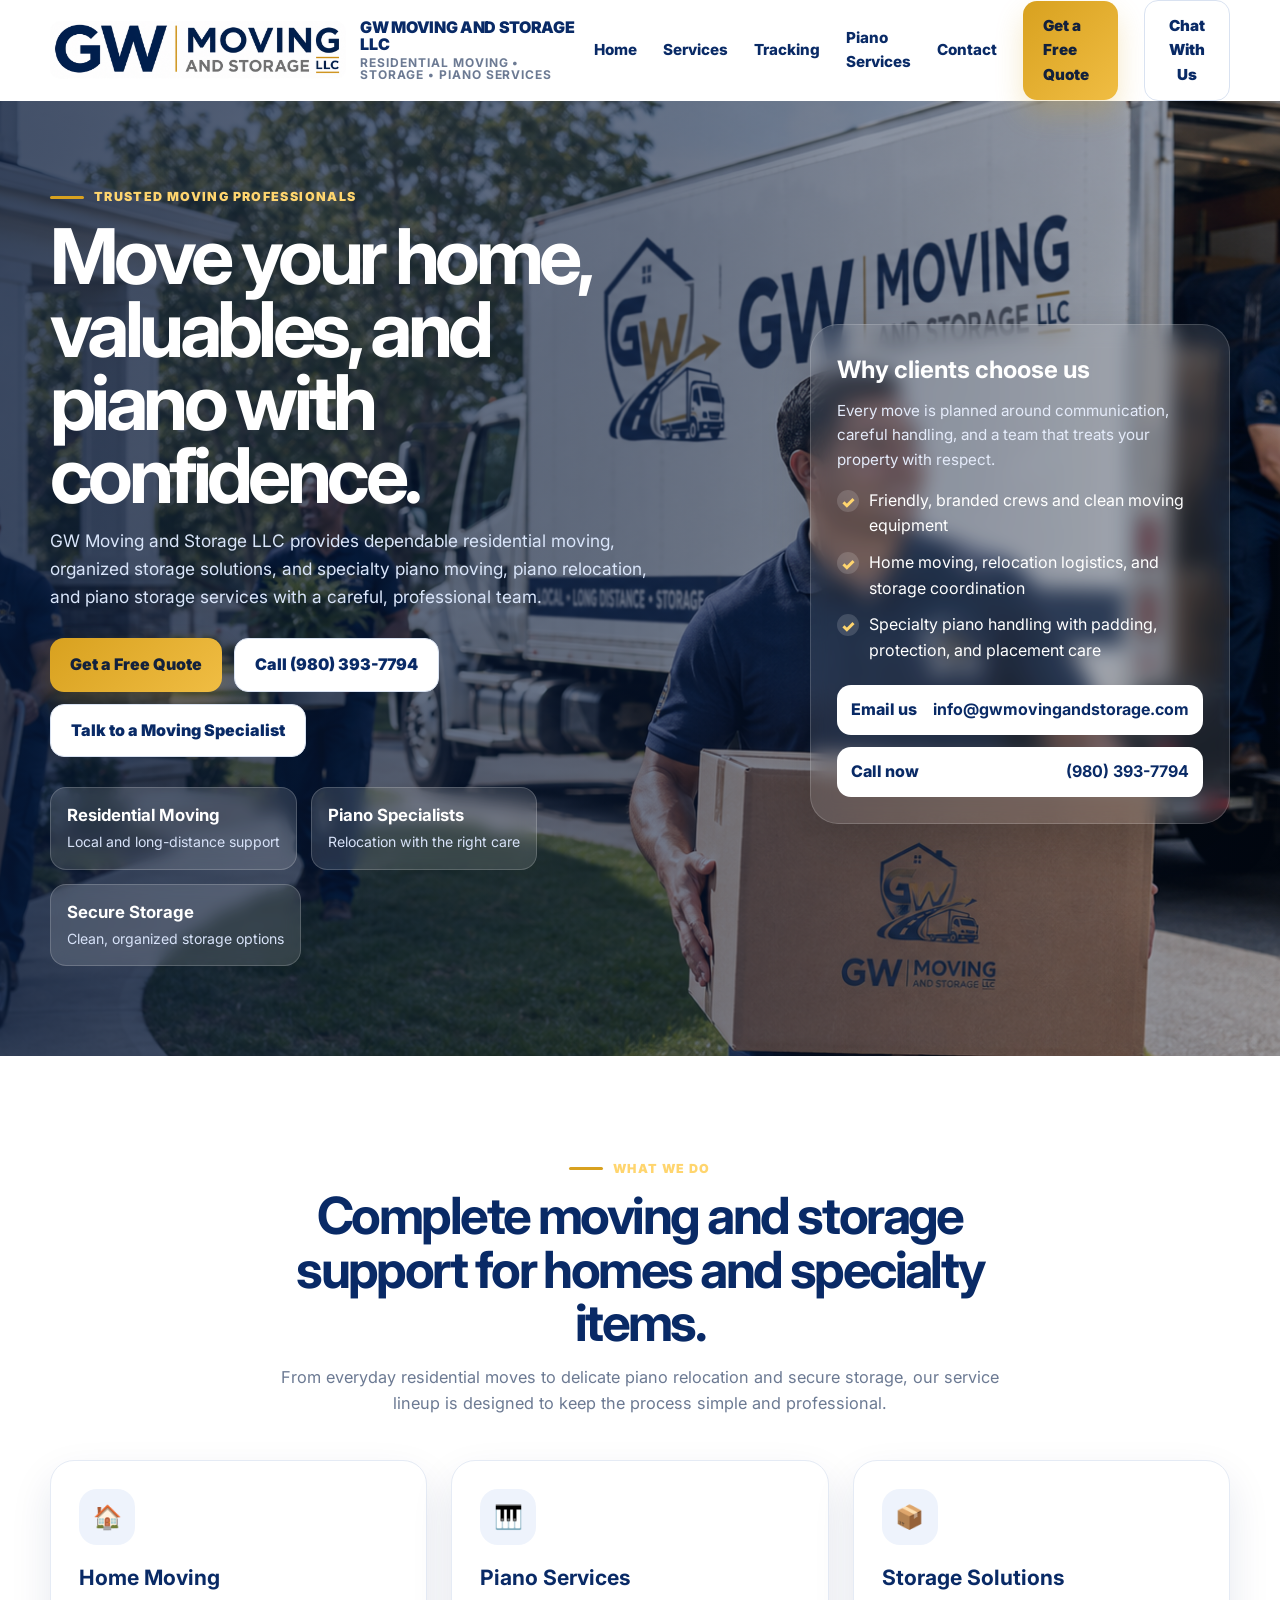
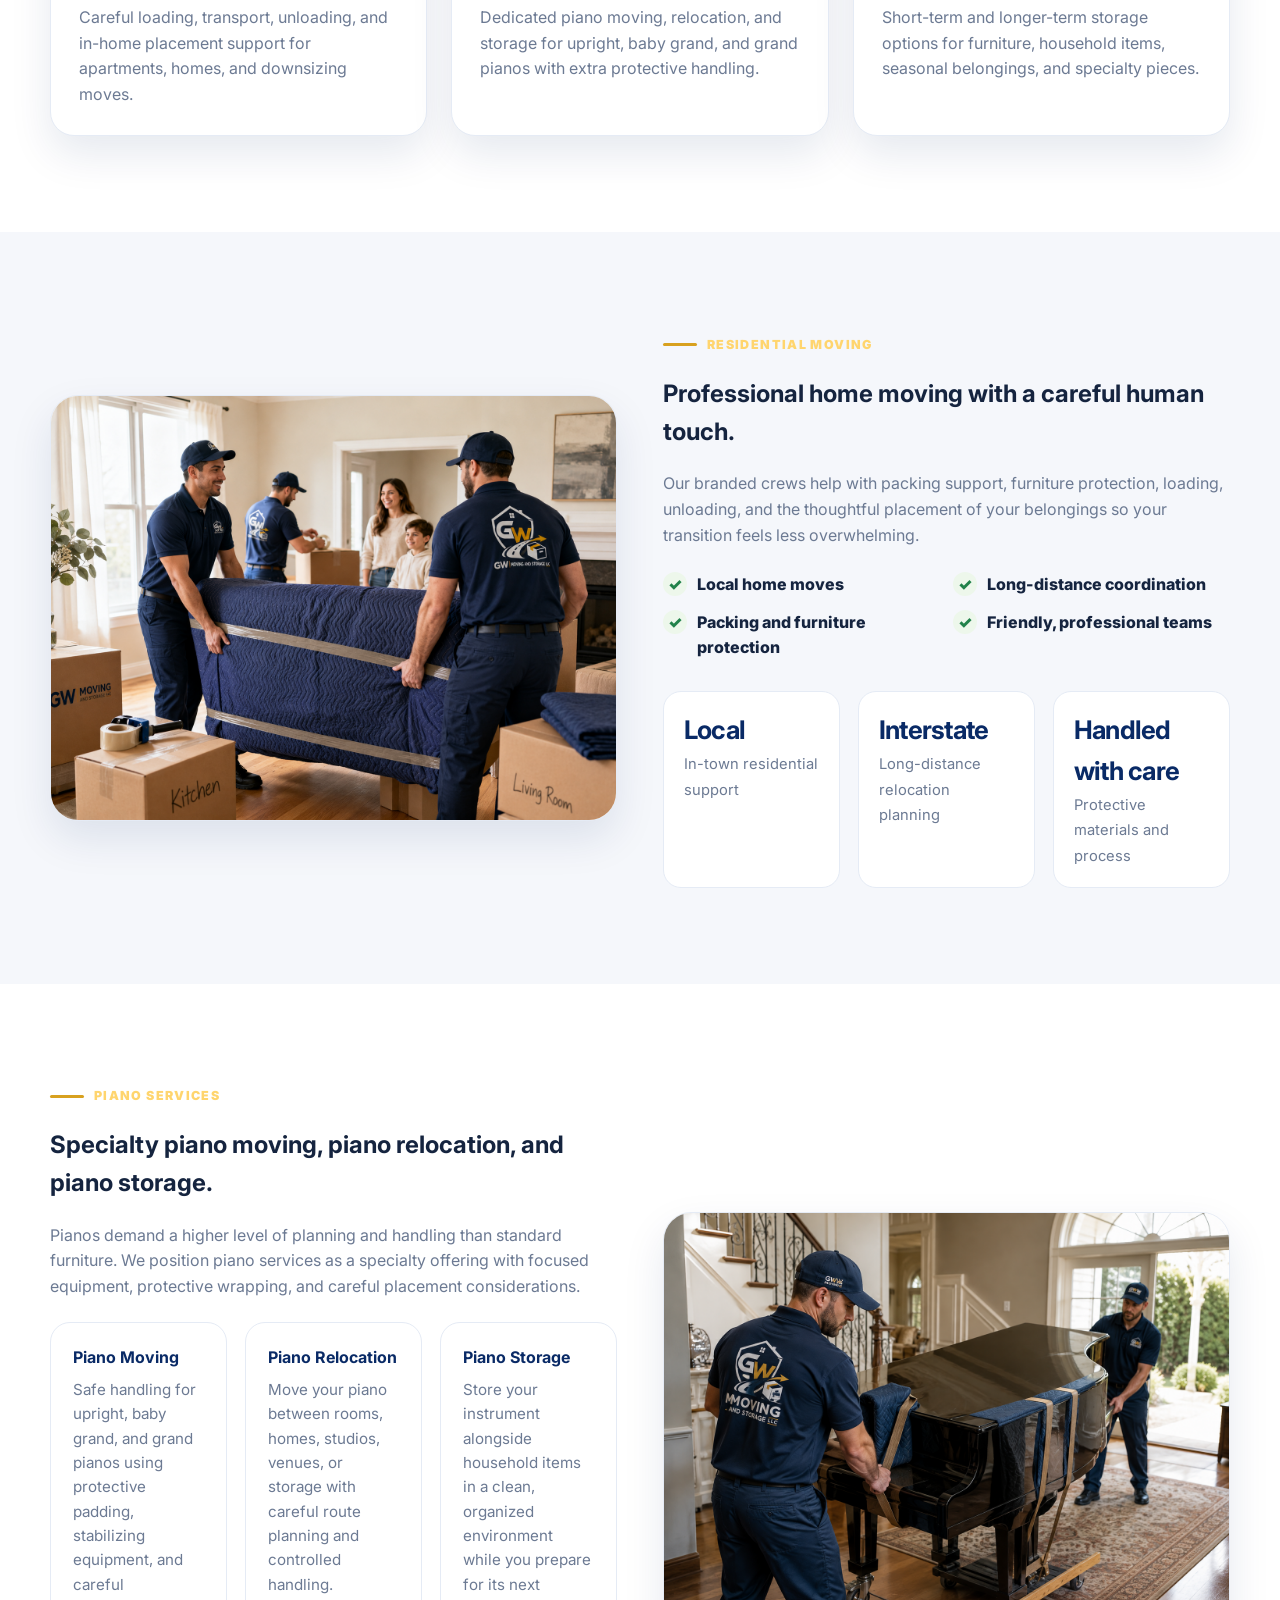
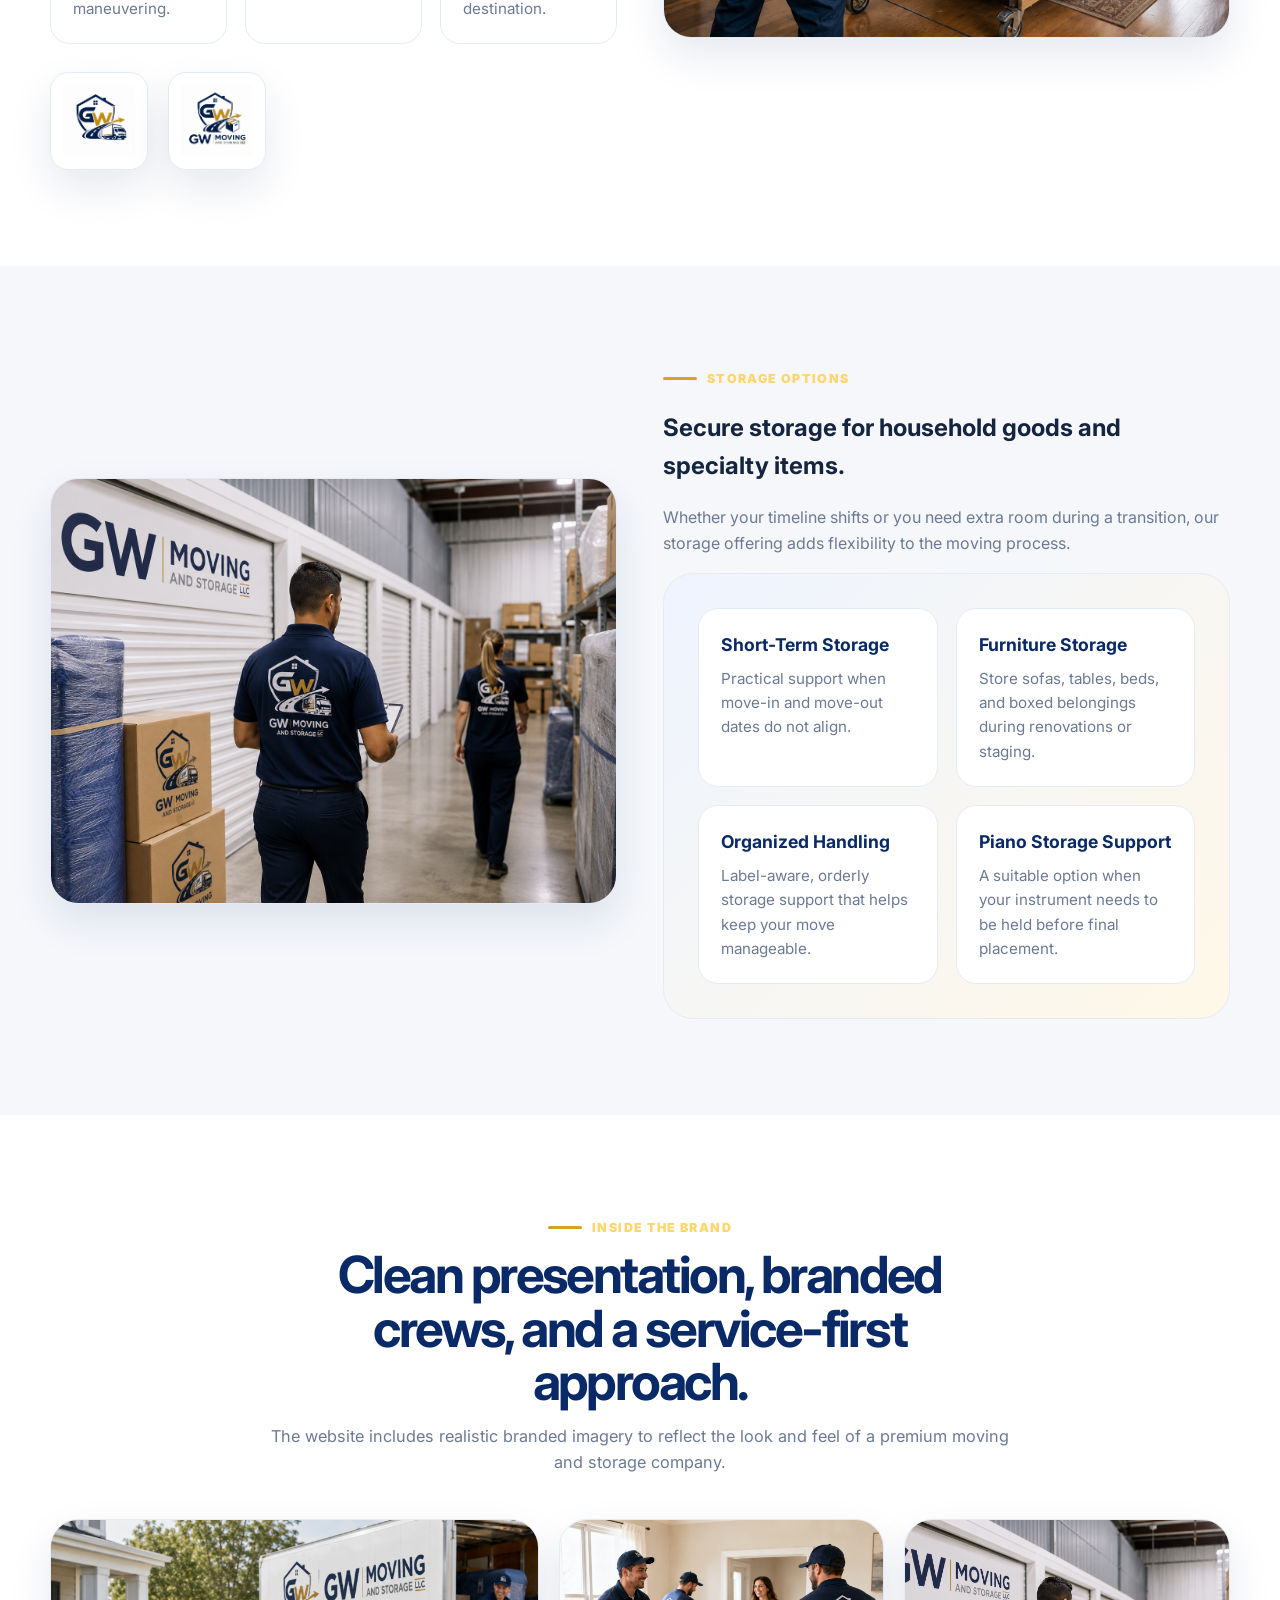
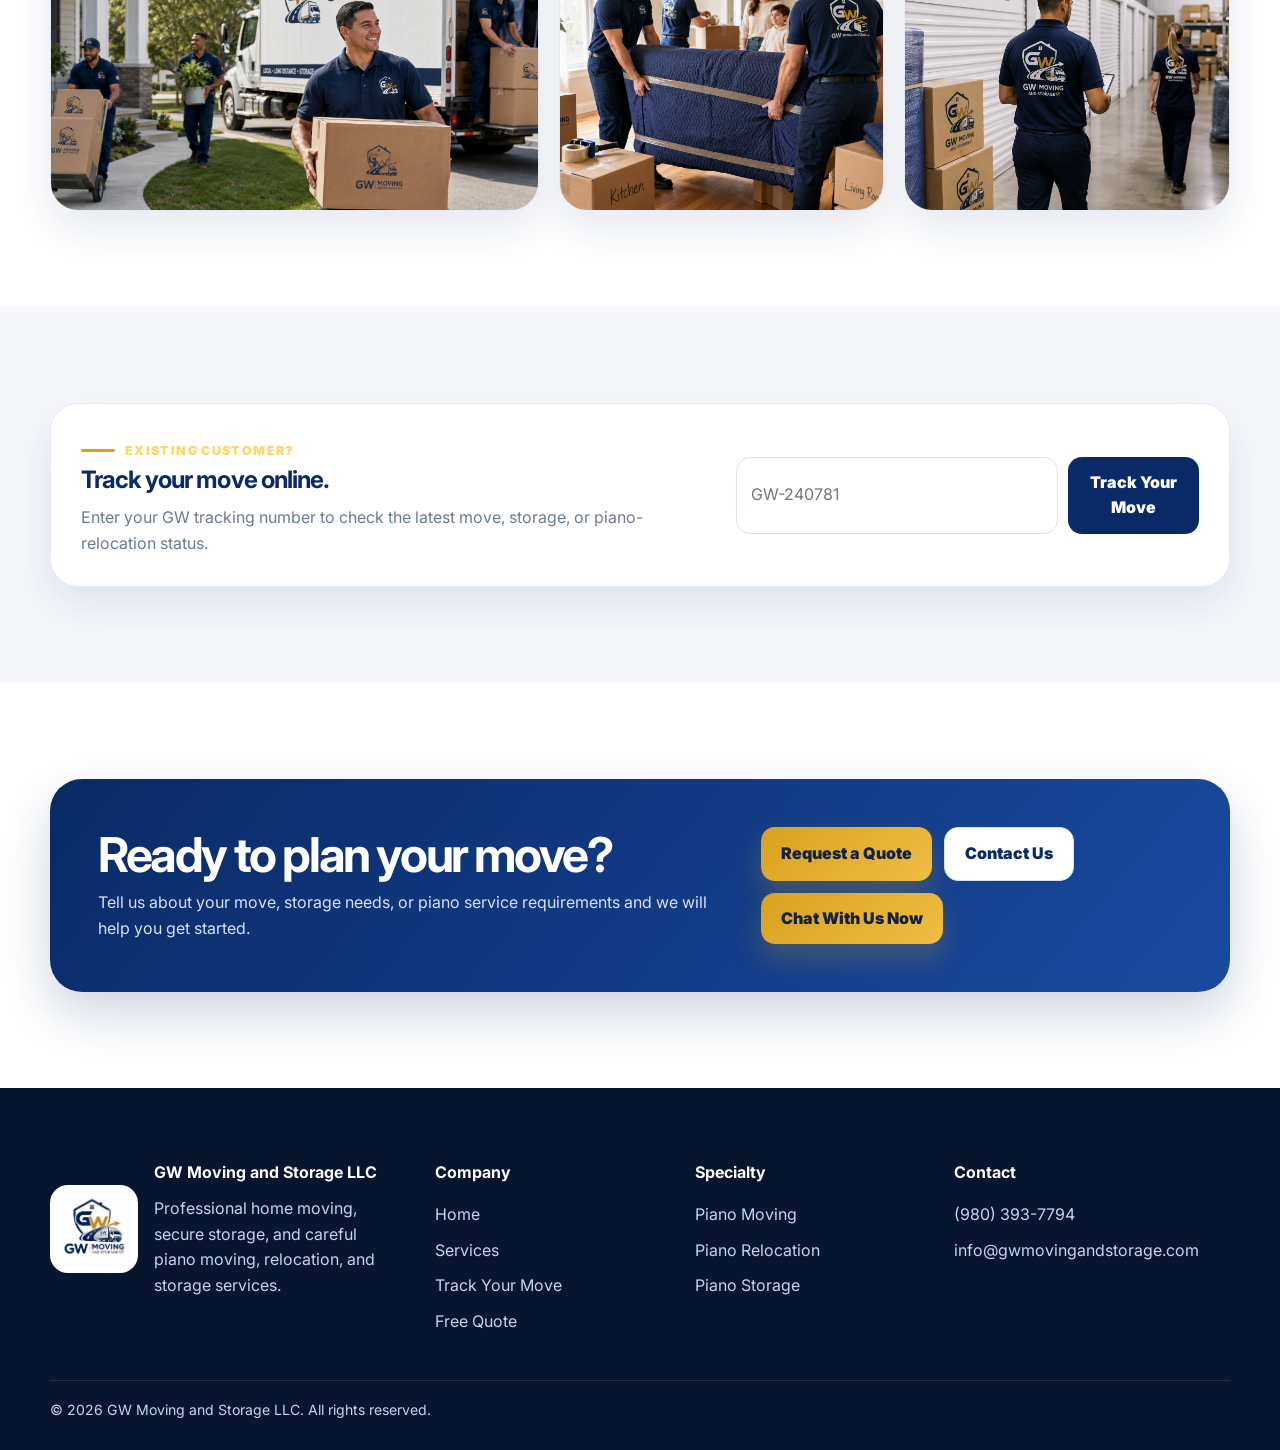
==== commit d08cc5ef: "Add files via upload" ====
--- a/index.html
+++ b/index.html
@@ -51,7 +51,7 @@
         <p>GW Moving and Storage LLC provides dependable residential moving, organized storage solutions, and specialty piano moving, piano relocation, and piano storage services with a careful, professional team.</p>
         <div class="hero-actions">
           <a class="btn btn-primary" href="quote.html">Get a Free Quote</a>
-          <a class="btn btn-outline" href="tel:+15125222172">Call (512) 522-2172</a>
+          <a class="btn btn-outline" href="tel:+19803937794">Call (980) 393-7794</a>
           <button class="btn btn-outline" type="button" data-tawk-open>Talk to a Moving Specialist</button>
         </div>
         <div class="hero-badges">
@@ -70,7 +70,7 @@
         </ul>
         <div class="quick-contact">
           <a href="mailto:info@gwmovingandstorage.com"><span>Email us</span><strong>info@gwmovingandstorage.com</strong></a>
-          <a href="tel:+15125222172"><span>Call now</span><strong>(512) 522-2172</strong></a>
+          <a href="tel:+19803937794"><span>Call now</span><strong>(980) 393-7794</strong></a>
         </div>
       </aside>
     </div>
@@ -249,7 +249,7 @@
       </div>
       <div>
         <h4>Contact</h4>
-        <a href="tel:+15125222172">(512) 522-2172</a>
+        <a href="tel:+19803937794">(980) 393-7794</a>
         <a href="mailto:info@gwmovingandstorage.com">info@gwmovingandstorage.com</a>
         <span></span>
       </div>
